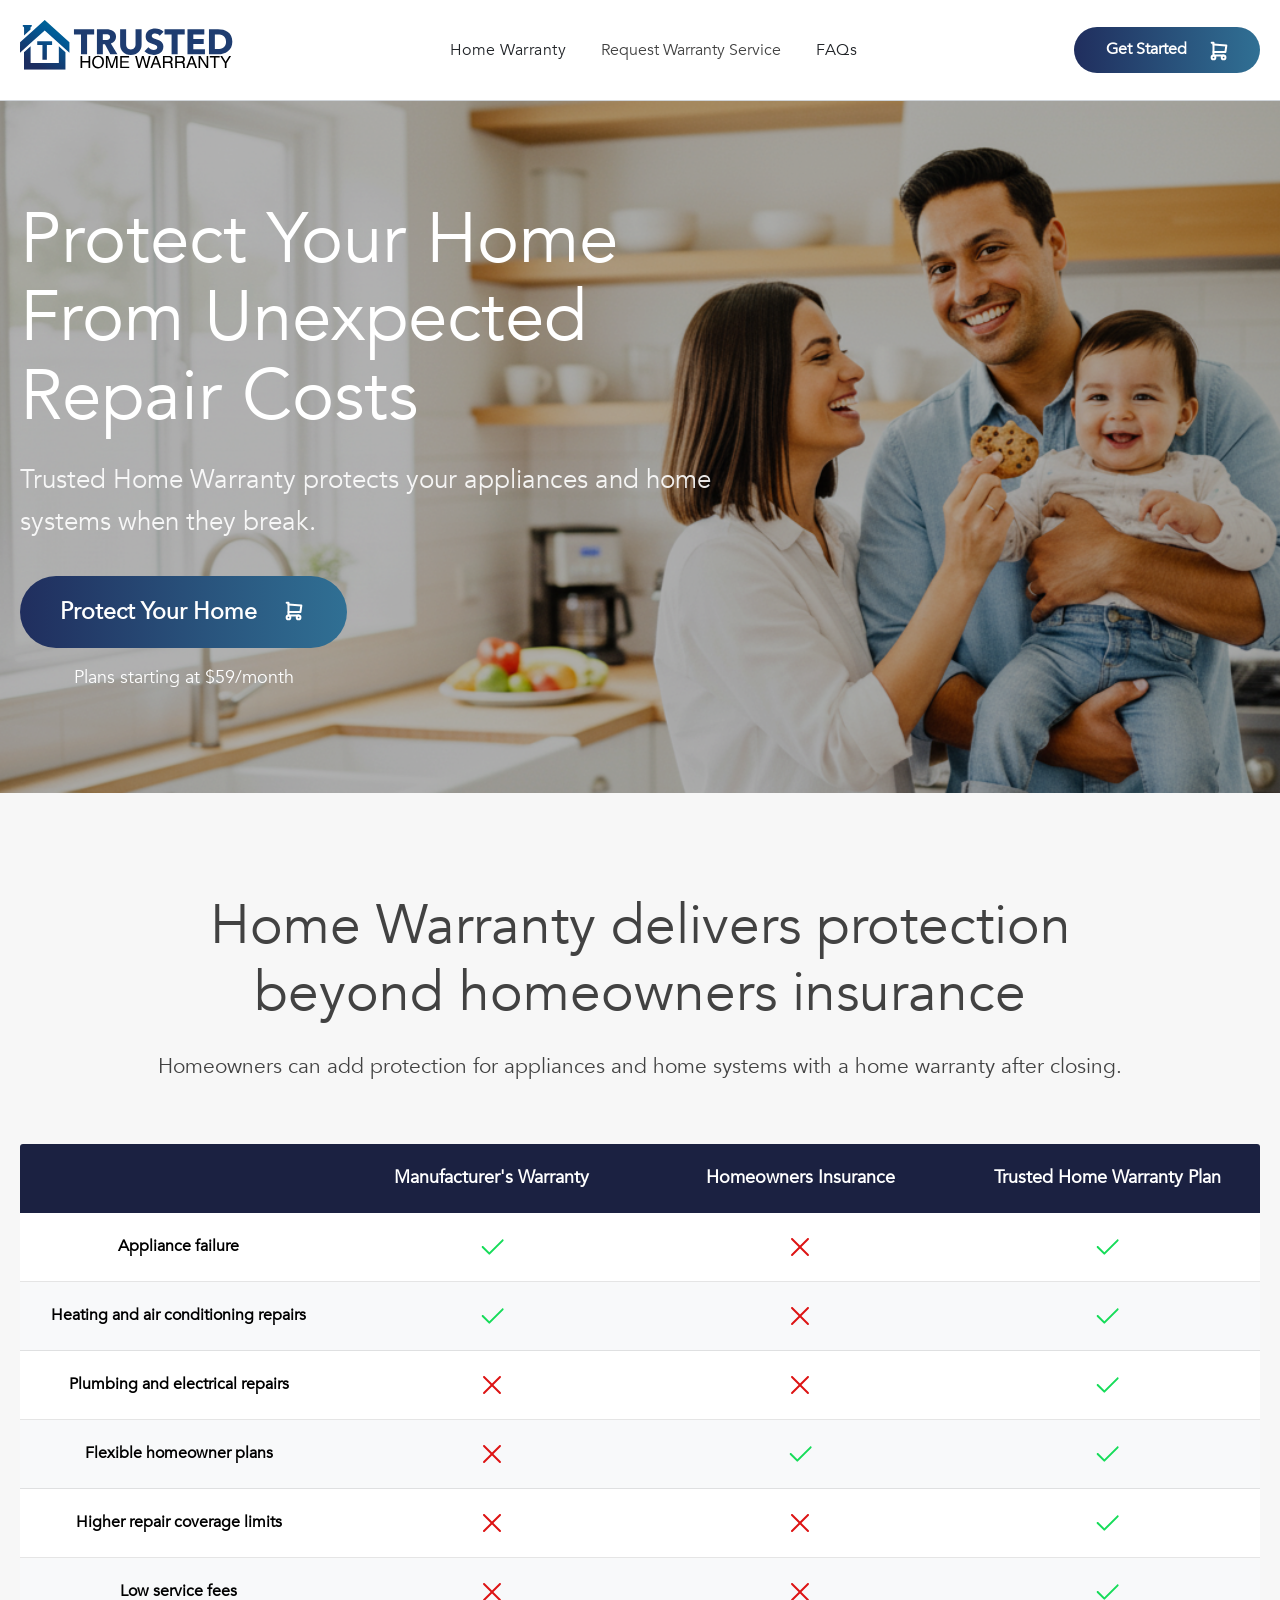
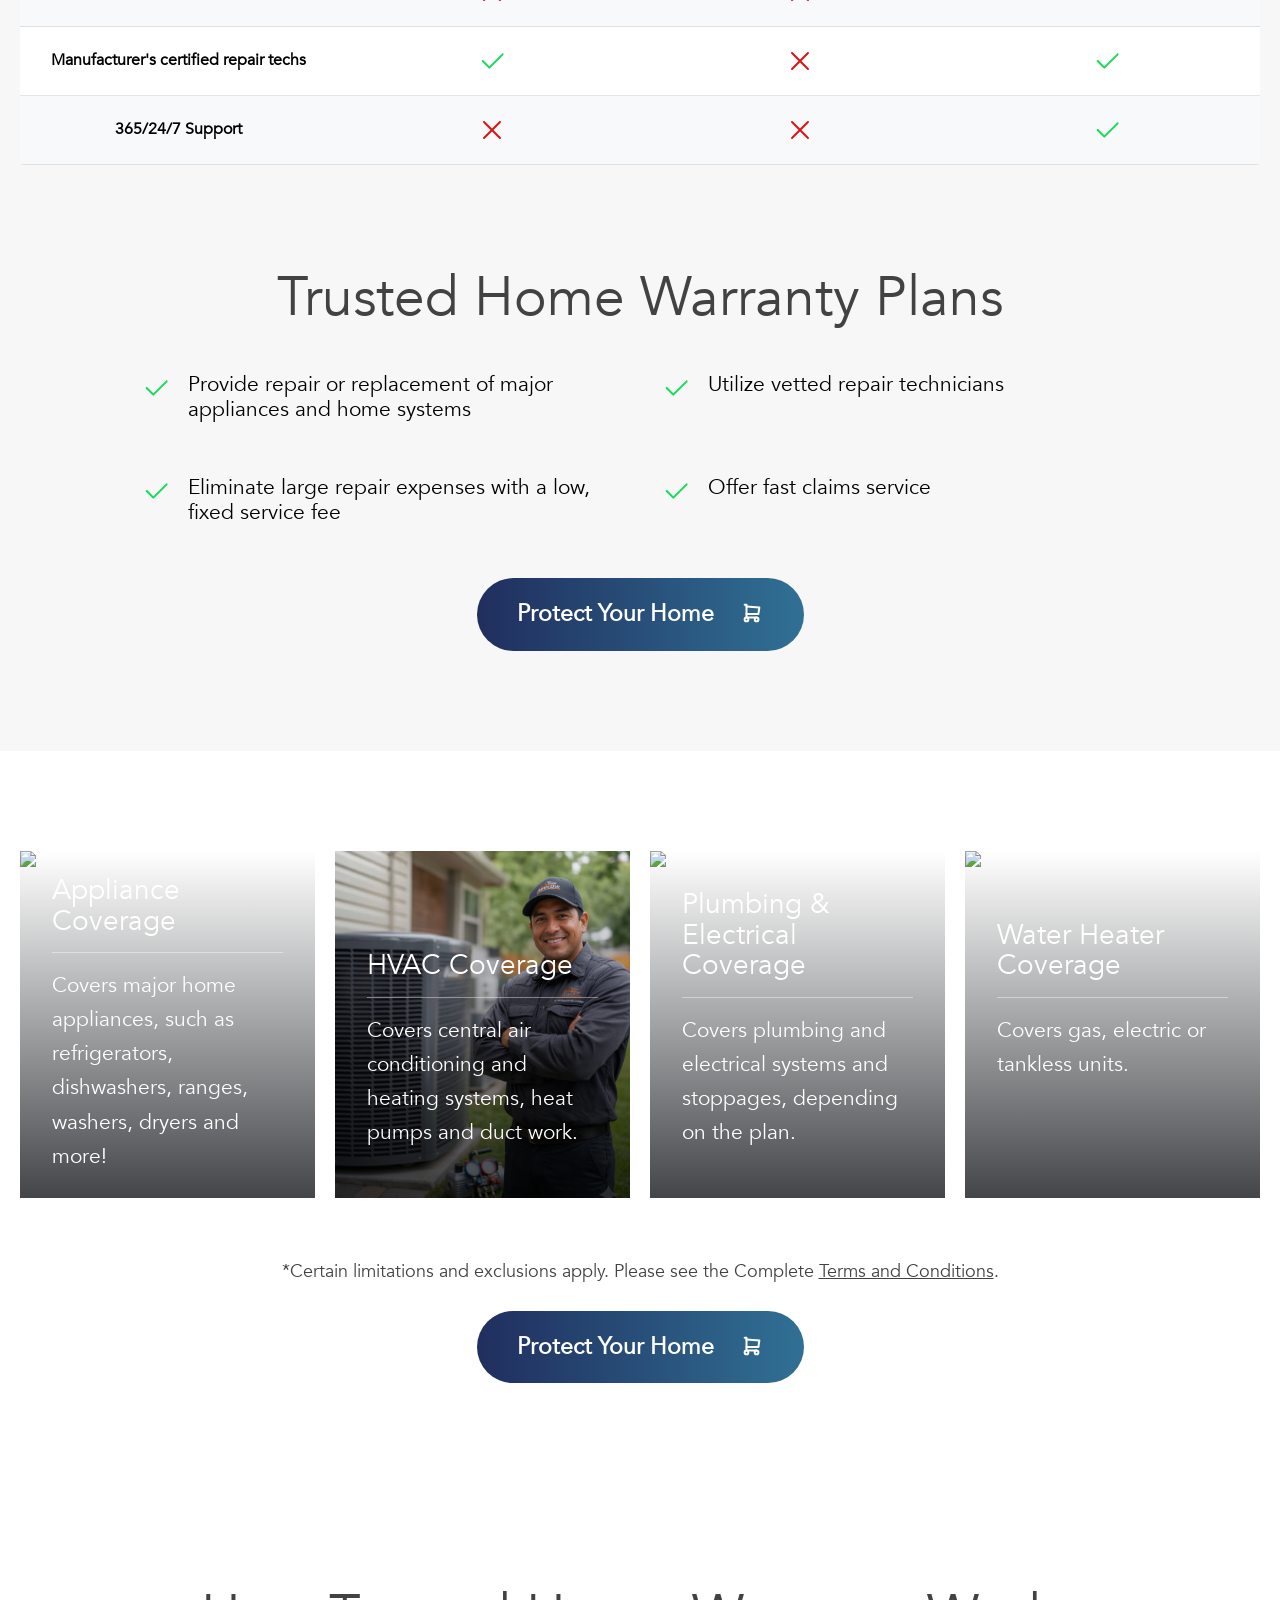
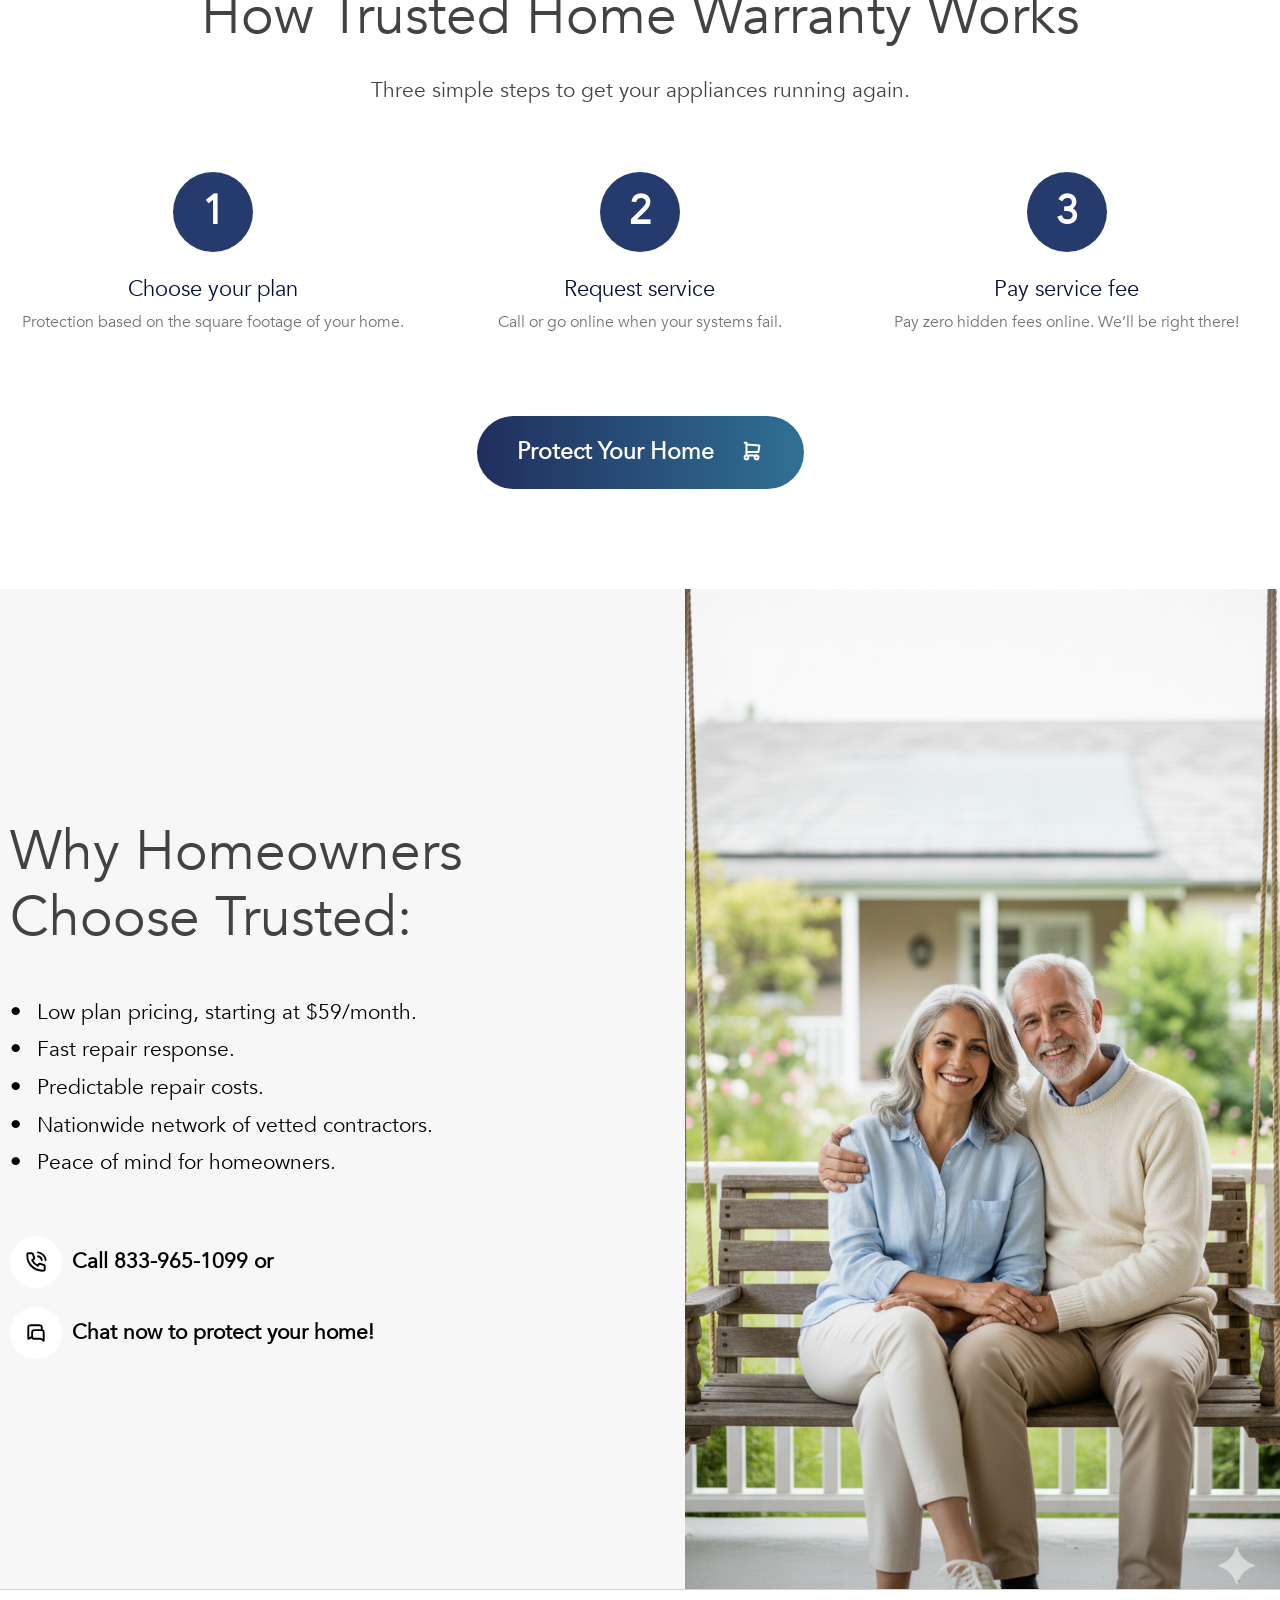
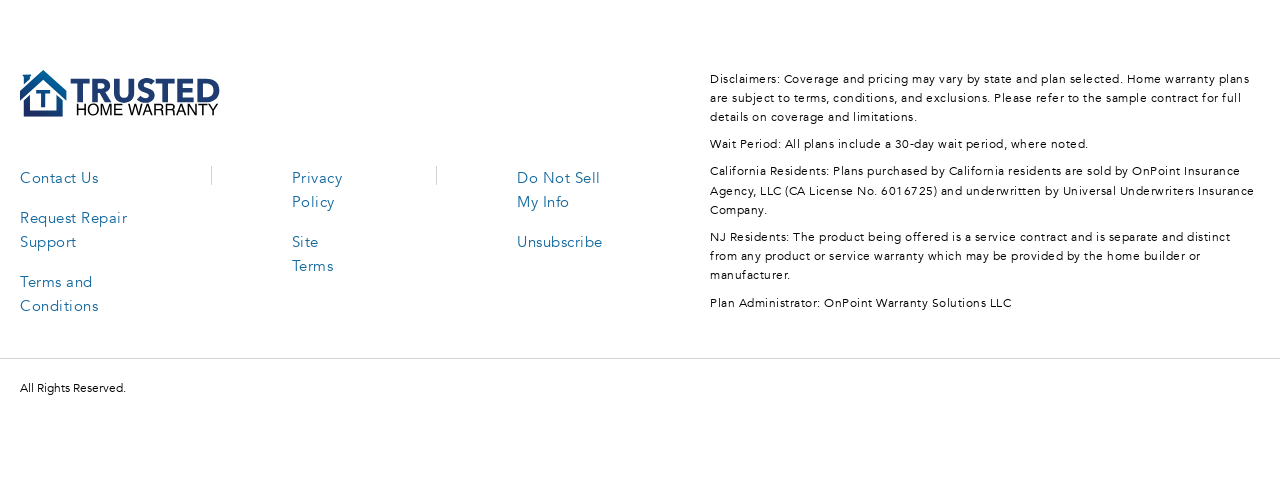
==== index.html @ 40c3ae95 "Agency Production Deployment: Onpoint v1.0.0" ====
<!DOCTYPE html>
<html lang="en">
<head>
    <meta charset="UTF-8">
    <meta name="viewport" content="width=device-width, initial-scale=1.0">
    <title>Onpoint Magento - Trusted Home Warranty (High Fidelity)</title>
    <link rel="stylesheet" href="style.css">
</head>
<body>

    <!-- 01 - NAVIGATION -->
    <nav class="c-nav">
      <div class="c-nav__container container">
        <div class="c-nav__logo">
          <a href="/">
            <img src="assets/images/logo.svg" alt="Trusted Home Warranty" height="50">
          </a>
        </div>
        <ul class="c-nav__menu">
          <li class="c-nav__item"><a href="#" class="c-nav__link">Home warranty</a></li>
          <li class="c-nav__item"><a href="#" class="c-nav__item-link" style="text-decoration: none; color: inherit; font-size: 16px; font-weight: 400;">Request Warranty Service</a></li>
          <li class="c-nav__item"><a href="#" class="c-nav__link">FAQs</a></li>
        </ul>
        <div class="c-nav__actions">
          <a href="#" class="c-btn c-btn--brand" style="padding: 10px 32px; font-size: 16px; gap: 10px;">
            <span class="label">Get Started</span>
            <span class="icon" style="width: 20px; height: 20px;">
              <img src="assets/images/lshopping-cart.svg" alt="Cart">
            </span>
          </a>
        </div>
      </div>
    </nav>

    <!-- 02 - HERO -->
    <section class="c-hero">
      <div class="c-hero__bg">
        <img src="assets/img/hero.png" alt="Protect Your Home">
      </div>
      <div class="c-hero__overlay"></div>
      <div class="c-hero__container container">
        <div class="c-hero__content">
          <h1 class="c-hero__title">Protect Your Home From Unexpected Repair Costs</h1>
          <p class="c-hero__subtitle">Trusted Home Warranty protects your appliances and home systems when they break.</p>
          <div class="c-hero__actions" style="display: flex; flex-direction: column; align-items: center; width: fit-content;">
            <a href="#" class="c-btn c-btn--brand" style="gap: 15px; min-width: 320px;">
              <span class="label">Protect Your Home</span>
              <span class="icon" style="width: 24px; height: 24px;">
                <img src="assets/images/lshopping-cart.svg" alt="Cart">
              </span>
            </a>
            <span class="c-hero__meta">Plans starting at $59/month</span>
          </div>
        </div>
        <div class="c-hero__side"></div>
      </div>
    </section>

    <!-- 03 - INTRO & TABLE -->
    <section class="c-section c-section--gray">
      <div class="container u-text-center">
        <h2 class="c-section__title">Home Warranty delivers protection <br> beyond homeowners insurance</h2>
        <p class="c-section__sub">Homeowners can add protection for appliances and home systems with a home warranty after closing.</p>
        
        <div class="c-table-wrapper" style="margin-top: 60px;">
          <table class="c-table">
            <thead class="c-table__head">
              <tr style="height: 51px;">
                <th class="c-table__th" style="background: #1b2141; padding-left: 20px; width: 332px;">&nbsp;</th>
                <th class="c-table__th" style="background: #1b2141; text-align: center; width: 322px;">Manufacturer's Warranty</th>
                <th class="c-table__th" style="background: #1b2141; text-align: center; width: 322px;">Homeowners Insurance</th>
                <th class="c-table__th" style="background: #1b2141; text-align: center; width: 322px;">Trusted Home Warranty Plan</th>
              </tr>
            </thead>
            <tbody>
              <!-- ROW 1 -->
              <tr class="c-table__row">
                <td class="c-table__td c-table__label">Appliance failure</td>
                <td class="c-table__td"><div class="icon"><img src="assets/images/lcheck.svg" alt="Check"></div></td>
                <td class="c-table__td"><div class="icon"><img src="assets/images/x.svg" alt="X"></div></td>
                <td class="c-table__td"><div class="icon"><img src="assets/images/lcheck.svg" alt="Check"></div></td>
              </tr>
              <!-- ROW 2 -->
              <tr class="c-table__row c-table__row--alt">
                <td class="c-table__td c-table__label">Heating and air conditioning repairs</td>
                <td class="c-table__td"><div class="icon"><img src="assets/images/lcheck.svg" alt="Check"></div></td>
                <td class="c-table__td"><div class="icon"><img src="assets/images/x.svg" alt="X"></div></td>
                <td class="c-table__td"><div class="icon"><img src="assets/images/lcheck.svg" alt="Check"></div></td>
              </tr>
              <!-- ROW 3 -->
              <tr class="c-table__row">
                <td class="c-table__td c-table__label">Plumbing and electrical repairs</td>
                <td class="c-table__td"><div class="icon"><img src="assets/images/x.svg" alt="X"></div></td>
                <td class="c-table__td"><div class="icon"><img src="assets/images/x.svg" alt="X"></div></td>
                <td class="c-table__td"><div class="icon"><img src="assets/images/lcheck.svg" alt="Check"></div></td>
              </tr>
              <!-- ROW 4 -->
              <tr class="c-table__row c-table__row--alt">
                <td class="c-table__td c-table__label">Flexible homeowner plans</td>
                <td class="c-table__td"><div class="icon"><img src="assets/images/x.svg" alt="X"></div></td>
                <td class="c-table__td"><div class="icon"><img src="assets/images/lcheck.svg" alt="Check"></div></td>
                <td class="c-table__td"><div class="icon"><img src="assets/images/lcheck.svg" alt="Check"></div></td>
              </tr>
              <!-- ROW 5 -->
              <tr class="c-table__row">
                <td class="c-table__td c-table__label">Higher repair coverage limits</td>
                <td class="c-table__td"><div class="icon"><img src="assets/images/x.svg" alt="X"></div></td>
                <td class="c-table__td"><div class="icon"><img src="assets/images/x.svg" alt="X"></div></td>
                <td class="c-table__td"><div class="icon"><img src="assets/images/lcheck.svg" alt="Check"></div></td>
              </tr>
              <!-- ROW 6 -->
              <tr class="c-table__row c-table__row--alt">
                <td class="c-table__td c-table__label">Low service fees</td>
                <td class="c-table__td"><div class="icon"><img src="assets/images/x.svg" alt="X"></div></td>
                <td class="c-table__td"><div class="icon"><img src="assets/images/x.svg" alt="X"></div></td>
                <td class="c-table__td"><div class="icon"><img src="assets/images/lcheck.svg" alt="Check"></div></td>
              </tr>
              <!-- ROW 7 -->
              <tr class="c-table__row">
                <td class="c-table__td c-table__label">Manufacturer's certified repair techs</td>
                <td class="c-table__td"><div class="icon"><img src="assets/images/lcheck.svg" alt="Check"></div></td>
                <td class="c-table__td"><div class="icon"><img src="assets/images/x.svg" alt="X"></div></td>
                <td class="c-table__td"><div class="icon"><img src="assets/images/lcheck.svg" alt="Check"></div></td>
              </tr>
              <!-- ROW 8 -->
              <tr class="c-table__row c-table__row--alt">
                <td class="c-table__td c-table__label">365/24/7 Support</td>
                <td class="c-table__td"><div class="icon"><img src="assets/images/x.svg" alt="X"></div></td>
                <td class="c-table__td"><div class="icon"><img src="assets/images/x.svg" alt="X"></div></td>
                <td class="c-table__td"><div class="icon"><img src="assets/images/lcheck.svg" alt="Check"></div></td>
              </tr>
            </tbody>
          </table>
        </div>
      </div>
    </section>

    <!-- INTRO LIST SECTION -->
    <section class="c-section c-section--gray" style="padding-top: 0;">
      <div class="container u-text-center">
        <h2 class="c-section__title">Trusted Home Warranty Plans</h2>
        <div style="display: grid; grid-template-columns: 1fr 1fr; gap: 40px; text-align: left; max-width: 1000px; margin: 40px auto;">
            <div class="o-bottom-cta__bullet">
                <div class="c-icon c-icon--32"><img src="assets/images/lcheck.svg" alt="Check"></div>
                Provide repair or replacement of major appliances and home systems
            </div>
            <div class="o-bottom-cta__bullet">
                <div class="c-icon c-icon--32"><img src="assets/images/lcheck.svg" alt="Check"></div>
                Utilize vetted repair technicians
            </div>
            <div class="o-bottom-cta__bullet">
                <div class="c-icon c-icon--32"><img src="assets/images/lcheck.svg" alt="Check"></div>
                Eliminate large repair expenses with a low, fixed service fee
            </div>
            <div class="o-bottom-cta__bullet">
                <div class="c-icon c-icon--32"><img src="assets/images/lcheck.svg" alt="Check"></div>
                Offer fast claims service
            </div>
        </div>
        <a href="#" class="c-btn c-btn--brand" style="gap: 15px;">
            <span class="label">Protect Your Home</span>
            <span class="icon" style="width: 24px; height: 24px;"><img src="assets/images/lshopping-cart.svg" alt="Cart"></span>
        </a>
      </div>
    </section>

    <!-- 04 - FEATURES GRID (SPECIFIC WIDTH 1600PX) -->
    <section class="c-section">
      <div class="container container--1600">
        <div class="c-features">
          <article class="c-feature-card">
            <img src="assets/img/feature1.png" class="c-feature-card__bg" alt="Appliance">
            <div class="c-feature-card__overlay"></div>
            <div class="c-feature-card__content">
              <h3 class="c-feature-card__title">Appliance Coverage</h3>
              <div class="c-feature-card__divider"></div>
              <p class="c-feature-card__desc">Covers major home appliances, such as refrigerators, dishwashers, ranges, washers, dryers and more!</p>
            </div>
          </article>
          <article class="c-feature-card">
            <img src="assets/img/feature2.png" class="c-feature-card__bg" alt="HVAC">
            <div class="c-feature-card__overlay"></div>
            <div class="c-feature-card__content">
              <h3 class="c-feature-card__title">HVAC Coverage</h3>
              <div class="c-feature-card__divider"></div>
              <p class="c-feature-card__desc">Covers central air conditioning and heating systems, heat pumps and duct work.</p>
            </div>
          </article>
          <article class="c-feature-card">
            <img src="assets/img/feature3.png" class="c-feature-card__bg" alt="Plumbing">
            <div class="c-feature-card__overlay"></div>
            <div class="c-feature-card__content">
              <h3 class="c-feature-card__title">Plumbing & Electrical Coverage</h3>
              <div class="c-feature-card__divider"></div>
              <p class="c-feature-card__desc">Covers plumbing and electrical systems and stoppages, depending on the plan.</p>
            </div>
          </article>
          <article class="c-feature-card">
            <img src="assets/img/feature4.png" class="c-feature-card__bg" alt="Water Heater">
            <div class="c-feature-card__overlay"></div>
            <div class="c-feature-card__content">
              <h3 class="c-feature-card__title">Water Heater Coverage</h3>
              <div class="c-feature-card__divider"></div>
              <p class="c-feature-card__desc">Covers gas, electric or tankless units.</p>
            </div>
          </article>
        </div>
        <div class="u-text-center" style="margin-top: 60px;">
            <p style="font-size: 18px; margin-bottom: 24px; color: #424242;">*Certain limitations and exclusions apply. Please see the Complete <a href="#" style="text-decoration: underline; color: inherit;">Terms and Conditions</a>.</p>
            <a href="#" class="c-btn c-btn--brand" style="gap: 15px;">
                <span class="label">Protect Your Home</span>
                <span class="icon" style="width: 24px; height: 24px;"><img src="assets/images/lshopping-cart.svg" alt="Cart"></span>
            </a>
        </div>
      </div>
    </section>

    <!-- 05 - HOW IT WORKS -->
    <section class="c-section">
      <div class="container u-text-center">
        <h2 class="c-section__title">How Trusted Home Warranty Works</h2>
        <p class="c-section__sub" style="margin-bottom: 64px;">Three simple steps to get your appliances running again.</p>
        
        <div class="c-steps">
          <div class="c-step">
            <div class="c-step__number">1</div>
            <h3 class="c-step__title">Choose your plan</h3>
            <p class="c-step__desc">Protection based on the square footage of your home.</p>
          </div>
          <div class="c-step">
            <div class="c-step__number">2</div>
            <h3 class="c-step__title">Request service</h3>
            <p class="c-step__desc">Call or go online when your systems fail.</p>
          </div>
          <div class="c-step">
            <div class="c-step__number">3</div>
            <h3 class="c-step__title">Pay service fee</h3>
            <p class="c-step__desc">Pay zero hidden fees online. We’ll be right there!</p>
          </div>
        </div>
        
        <div style="margin-top: 80px;">
            <a href="#" class="c-btn c-btn--brand" style="gap: 15px;">
                <span class="label">Protect Your Home</span>
                <span class="icon" style="width: 24px; height: 24px;"><img src="assets/images/lshopping-cart.svg" alt="Cart"></span>
            </a>
        </div>
      </div>
    </section>

    <!-- 06 - BOTTOM CTA -->
    <section class="o-bottom-cta">
        <div class="o-bottom-cta__content">
            <div style="display: flex; flex-direction: column; gap: 48px;">
                <div style="display: flex; flex-direction: column; gap: 24px;">
                    <h2 class="o-bottom-cta__title">Why Homeowners Choose Trusted:</h2>
                    <ul style="list-style: none;">
                        <li class="o-bottom-cta__bullet o-bottom-cta__bullet--dot">Low plan pricing, starting at $59/month.</li>
                        <li class="o-bottom-cta__bullet o-bottom-cta__bullet--dot">Fast repair response.</li>
                        <li class="o-bottom-cta__bullet o-bottom-cta__bullet--dot">Predictable repair costs.</li>
                        <li class="o-bottom-cta__bullet o-bottom-cta__bullet--dot">Nationwide network of vetted contractors.</li>
                        <li class="o-bottom-cta__bullet o-bottom-cta__bullet--dot">Peace of mind for homeowners.</li>
                    </ul>
                </div>
                
                <div style="display: flex; flex-direction: column; gap: 19px;">
                    <div style="display: flex; align-items: center; gap: 10px;">
                        <div class="c-icon c-icon--52" style="background: white; border-radius: 50%; padding: 8px;">
                            <img src="assets/images/call-icon.svg" alt="Call">
                        </div>
                        <p class="o-bottom-cta__contact-text">Call 833-965-1099 or</p>
                    </div>
                    <div style="display: flex; align-items: center; gap: 10px;">
                        <div class="c-icon c-icon--52" style="background: white; border-radius: 50%; padding: 8px;">
                            <img src="assets/images/chat-icon.svg" alt="Chat">
                        </div>
                        <p class="o-bottom-cta__contact-text">Chat now to protect your home!</p>
                    </div>
                </div>
            </div>
        </div>
        <div class="o-bottom-cta__image">
            <img src="assets/img/bottom_cta.png" alt="Happy Homeowners">
        </div>
    </section>

    <!-- 07 - FOOTER -->
    <footer class="c-footer">
      <div class="container" style="display: flex; justify-content: space-between; gap: 100px;">
        <div style="flex: 1; display: flex; flex-direction: column; gap: 40px;">
          <div class="c-footer__logo">
            <img src="assets/images/logo.svg" alt="Trusted Home Warranty">
          </div>
          <div style="display: flex; gap: 80px; align-items: flex-start;">
            <div style="display: flex; flex-direction: column; gap: 16px;">
              <a href="#" class="c-footer__link">Contact Us</a>
              <a href="#" class="c-footer__link">Request Repair Support</a>
              <a href="#" class="c-footer__link">Terms and Conditions</a>
            </div>
            <div class="c-footer__separator"></div>
            <div style="display: flex; flex-direction: column; gap: 16px;">
              <a href="#" class="c-footer__link">Privacy Policy</a>
              <a href="#" class="c-footer__link">Site Terms</a>
            </div>
            <div class="c-footer__separator"></div>
            <div style="display: flex; flex-direction: column; gap: 16px;">
              <a href="#" class="c-footer__link">Do Not Sell My Info</a>
              <a href="#" class="c-footer__link">Unsubscribe</a>
            </div>
          </div>
        </div>

        <div style="width: 550px; font-size: 12px; line-height: 1.6; color: #000; letter-spacing: 0.5px;">
          <p style="margin-bottom: 8px;">Disclaimers: Coverage and pricing may vary by state and plan selected. Home warranty plans are subject to terms, conditions, and exclusions. Please refer to the sample contract for full details on coverage and limitations.</p>
          <p style="margin-bottom: 8px;">Wait Period: All plans include a 30-day wait period, where noted.</p>
          <p style="margin-bottom: 8px;">California Residents: Plans purchased by California residents are sold by OnPoint Insurance Agency, LLC (CA License No. 6016725) and underwritten by Universal Underwriters Insurance Company.</p>
          <p style="margin-bottom: 8px;">NJ Residents: The product being offered is a service contract and is separate and distinct from any product or service warranty which may be provided by the home builder or manufacturer.</p>
          <p>Plan Administrator: OnPoint Warranty Solutions LLC</p>
        </div>
      </div>
      
      <div class="container" style="margin-top: 40px; border-top: 1px solid #cfd4d9; padding-top: 20px;">
        <p style="font-size: 12px;">All Rights Reserved.</p>
      </div>
    </footer>

</body>
</html>
---- style.css ----
@font-face {
    font-family: 'Avenir';
    src: url('assets/fonts/Avenir.ttc');
    font-weight: normal;
    font-style: normal;
}

:root {
    /* Brand Colors */
    --color-brand-primary: #1b2141;
    --color-brand-secondary: #222529;
    --color-gray-light: #f7f7f7;
    --color-white: #ffffff;
    --color-text-main: #424242;
    --color-text-sub: #353a3f;
    --gradient-brand: linear-gradient(-90deg, #307094 0%, #202E5E 100%);
    --gradient-overlay: linear-gradient(90deg, rgba(0, 0, 0, 0.2) 0%, rgba(0, 0, 0, 0.2) 100%);

    /* Layout */
    --container-width: 1300px;
    --footer-container-width: 1660px;
    --features-container-width: 1600px;
    --font-main: 'Avenir', sans-serif;

    /* FLUID TYPOGRAPHY SYSTEM (ADJUSTED MAX LIMITS) */
    --fluid-scale-308: 3.08vw;
    --fluid-scale-154: 1.54vw;

    --font-size-h1: clamp(3rem, var(--fluid-scale-308) + 2rem, 85px);
    --font-size-h2: clamp(2rem, var(--fluid-scale-308) + 1rem, 57px);
    --font-size-h3: clamp(1.5rem, var(--fluid-scale-154) + 0.5rem, 32px);
    --font-size-body-large: clamp(1.125rem, var(--fluid-scale-154) + 0.1rem, 22px);
    --font-size-body: 18px;
    --font-size-cta: 23px;
    --font-size-ui-sm: 12px;
}

* {
    margin: 0;
    padding: 0;
    box-sizing: border-box;
    -webkit-font-smoothing: antialiased;
}

body {
    font-family: var(--font-main);
    color: var(--color-text-main);
    line-height: 1.6;
    background-color: var(--color-white);
    font-size: var(--font-size-body);
}

.container {
    max-width: var(--container-width);
    margin: 0 auto;
    padding: 0 20px;
    width: 100%;
}

.container--1600 {
    max-width: var(--features-container-width) !important;
}

.u-text-center {
    text-align: center;
}

h1 {
    font-size: var(--font-size-h1);
    font-family: var(--font-main);
    color: var(--color-brand-secondary);
    line-height: 1.1;
    font-weight: 500;
}

h2 {
    font-size: var(--font-size-h2);
    font-family: var(--font-main);
    color: var(--color-brand-secondary);
    line-height: 1.2;
    font-weight: 500;
}

h3 {
    font-size: var(--font-size-h3);
    font-family: var(--font-main);
    color: var(--color-brand-secondary);
    line-height: 1.2;
    font-weight: 500;
}

/* BUTTONS */
.c-btn {
    display: inline-flex;
    align-items: center;
    justify-content: center;
    padding: 18px 40px;
    border-radius: 1000px;
    text-decoration: none;
    font-weight: 700;
    font-size: var(--font-size-cta);
    transition: transform 0.2s ease, opacity 0.2s ease;
    cursor: pointer;
    border: none;
    font-family: 'Avenir', sans-serif;
}

.c-btn--brand {
    background: var(--gradient-brand);
    color: white;
    position: relative;
    overflow: hidden;
}

.c-btn--brand::before {
    content: '';
    position: absolute;
    inset: 0;
    background: var(--gradient-overlay);
    opacity: 0;
    transition: opacity 0.2s ease;
}

.c-btn--brand:hover::before {
    opacity: 1;
}

.c-btn .icon {
    margin-left: 11px;
    line-height: 1;
}

/* SECTIONS */
.c-section {
    padding: 100px 0;
}

.c-section--gray {
    background: var(--color-gray-light);
}

.c-section__title {
    margin-bottom: 24px;
    color: #424242;
}

.c-section__sub {
    font-size: var(--font-size-body-large);
    max-width: 1100px;
    margin: 0 auto 48px;
    color: #424242;
}

/* FEATURES GRID */
.c-features {
    display: grid;
    grid-template-columns: repeat(4, 1fr);
    gap: 20px;
}

.c-feature-card {
    position: relative;
    aspect-ratio: 0.85;
    overflow: hidden;
    color: white;
    display: flex;
    flex-direction: column;
    justify-content: flex-end;
    padding: 32px 32px 24px 32px;
}

.c-feature-card__bg {
    position: absolute;
    inset: 0;
    width: 100%;
    height: 100%;
    object-fit: cover;
    z-index: -2;
}

.c-feature-card__overlay {
    position: absolute;
    inset: 0;
    background: linear-gradient(to top, rgba(34, 37, 41, 0.85), transparent);
    mix-blend-mode: multiply;
    z-index: -1;
}

.c-feature-card__content {
    display: flex;
    flex-direction: column;
    gap: 0;
}

/* Reduced gap as we use fixed heights */

.c-feature-card__title {
    color: white;
    font-size: var(--font-size-h3);
    font-weight: 500;
    line-height: 1.1;
    margin: 0;
    min-height: 72px;
    display: flex;
    align-items: flex-end;
    padding-bottom: 16px;
    /* Space to divider */
}

.c-feature-card__divider {
    height: 1px;
    background: rgba(255, 255, 255, 0.4);
    width: 100%;
    flex-shrink: 0;
}

.c-feature-card__desc {
    font-size: var(--font-size-body-large);
    opacity: 1;
    line-height: 1.6;
    padding-top: 16px;
    /* Space from divider */
    min-height: 176px;
    /* Exact height for 5 lines of 22px text at 1.6lh */
    display: flex;
    flex-direction: column;
    justify-content: flex-start;
}

/* ... REMAINING STYLES ... */
.c-nav {
    background: white;
    border-bottom: 1px solid #cfd4d9;
    padding: 20px 0;
    position: sticky;
    top: 0;
    z-index: 1000;
}

.c-nav__container {
    display: flex;
    justify-content: space-between;
    align-items: center;
}

.c-nav__menu {
    display: flex;
    list-style: none;
    gap: 35px;
}

.c-nav__link {
    text-decoration: none;
    color: var(--color-brand-secondary);
    font-size: 16px;
    letter-spacing: 0.5px;
    text-transform: capitalize;
}

.c-hero {
    position: relative;
    padding: 100px 0;
    min-height: 600px;
    display: flex;
    align-items: center;
    color: white;
    overflow: hidden;
}

.c-hero__bg {
    position: absolute;
    inset: 0;
    z-index: -2;
}

.c-hero__bg img {
    width: 100%;
    height: 100%;
    object-fit: cover;
}

.c-hero__overlay {
    position: absolute;
    inset: 0;
    background: rgba(0, 0, 0, 0.3);
    z-index: -1;
}

.c-hero__container {
    display: grid;
    grid-template-columns: 1.2fr 0.8fr;
    gap: 40px;
    align-items: center;
}

.c-hero__title {
    color: white;
    margin-bottom: 24px;
}

.c-hero__subtitle {
    font-size: 26px;
    margin-bottom: 32px;
    opacity: 0.9;
}

.c-hero__meta {
    display: block;
    margin-top: 16px;
    font-size: 18px;
    font-weight: 500;
    text-align: center;
    width: 320px;
    margin: 16px auto 0;
}

.c-table-wrapper {
    background: white;
    border-radius: 3px;
    overflow: hidden;
}

.c-table {
    width: 100%;
    border-collapse: collapse;
}

.c-table__th {
    background: var(--color-brand-primary);
    color: white;
    padding: 20px;
    text-align: left;
    font-size: 18px;
}

.c-table__td {
    padding: 18px 20px;
    border-bottom: 1px solid rgba(0, 0, 0, 0.1);
}

.c-table__row--alt {
    background: #f8f9fa;
}

.c-table__label {
    font-weight: 600;
    color: #000;
    font-size: 16px;
}

.c-table__td .icon {
    display: flex;
    justify-content: center;
    align-items: center;
    width: 32px;
    height: 32px;
    margin: 0 auto;
}

.c-table__td .icon img {
    width: 100%;
    height: 100%;
}

.c-steps {
    display: grid;
    grid-template-columns: repeat(3, 1fr);
    gap: 40px;
}

.c-step {
    text-align: center;
}

.c-step__number {
    width: 80px;
    height: 80px;
    background: #253b6d;
    color: white;
    border-radius: 50%;
    display: flex;
    align-items: center;
    justify-content: center;
    font-size: 40px;
    font-weight: 900;
    margin: 0 auto 24px;
}

.c-step__title {
    font-size: 22px;
    color: #040f3e;
    margin-bottom: 8px;
}

.c-step__desc {
    font-size: 16px;
    color: #353a3f;
    opacity: 0.7;
}

/* BOTTOM CTA & LISTS */
.o-bottom-cta {
    display: flex;
    height: 1000px;
    width: 100%;
    background-color: #f7f7f7;
}

.o-bottom-cta__content {
    flex: 1;
    display: flex;
    flex-direction: column;
    justify-content: center;
    padding-left: calc((100vw - var(--container-width)) / 2 + 20px);
    padding-right: 80px;
}

.o-bottom-cta__title {
    font-size: var(--font-size-h2);
    color: #424242;
    margin-bottom: 24px;
}

.o-bottom-cta__image {
    flex: 1;
}

.o-bottom-cta__image img {
    width: 100%;
    height: 100%;
    object-fit: cover;
}

.o-bottom-cta__bullet {
    display: flex;
    align-items: start;
    gap: 16px;
    font-size: var(--font-size-body-large);
    margin-bottom: 12px;
    color: #000000;
    line-height: 1.2;
}

.o-bottom-cta__bullet--dot::before {
    content: '•';
    font-weight: bold;
}

.o-bottom-cta__contact-text {
    font-size: var(--font-size-body-large);
    font-weight: 700;
    color: #010000;
}

.c-footer {
    background: #ffffff;
    padding: 80px 0;
    border-top: 1px solid #cfd4d9;
    color: black;
}

.c-footer .container {
    max-width: var(--footer-container-width);
}

.c-footer__logo img {
    width: 200px;
    height: auto;
}

.c-footer__link {
    color: #13689e;
    text-decoration: none;
    font-size: 15px;
    font-weight: 400;
    letter-spacing: 0.5px;
    display: block;
    line-height: 1.6;
}

.c-footer__separator {
    width: 1px;
    height: 19px;
    background-color: #cfd4d9;
}

.c-icon {
    display: flex;
    align-items: center;
    justify-content: center;
    flex-shrink: 0;
}

.c-icon--32 {
    width: 32px;
    height: 32px;
}

.c-icon--52 {
    width: 52px;
    height: 52px;
}

.c-icon img {
    width: 100%;
    height: 100%;
    object-fit: contain;
}
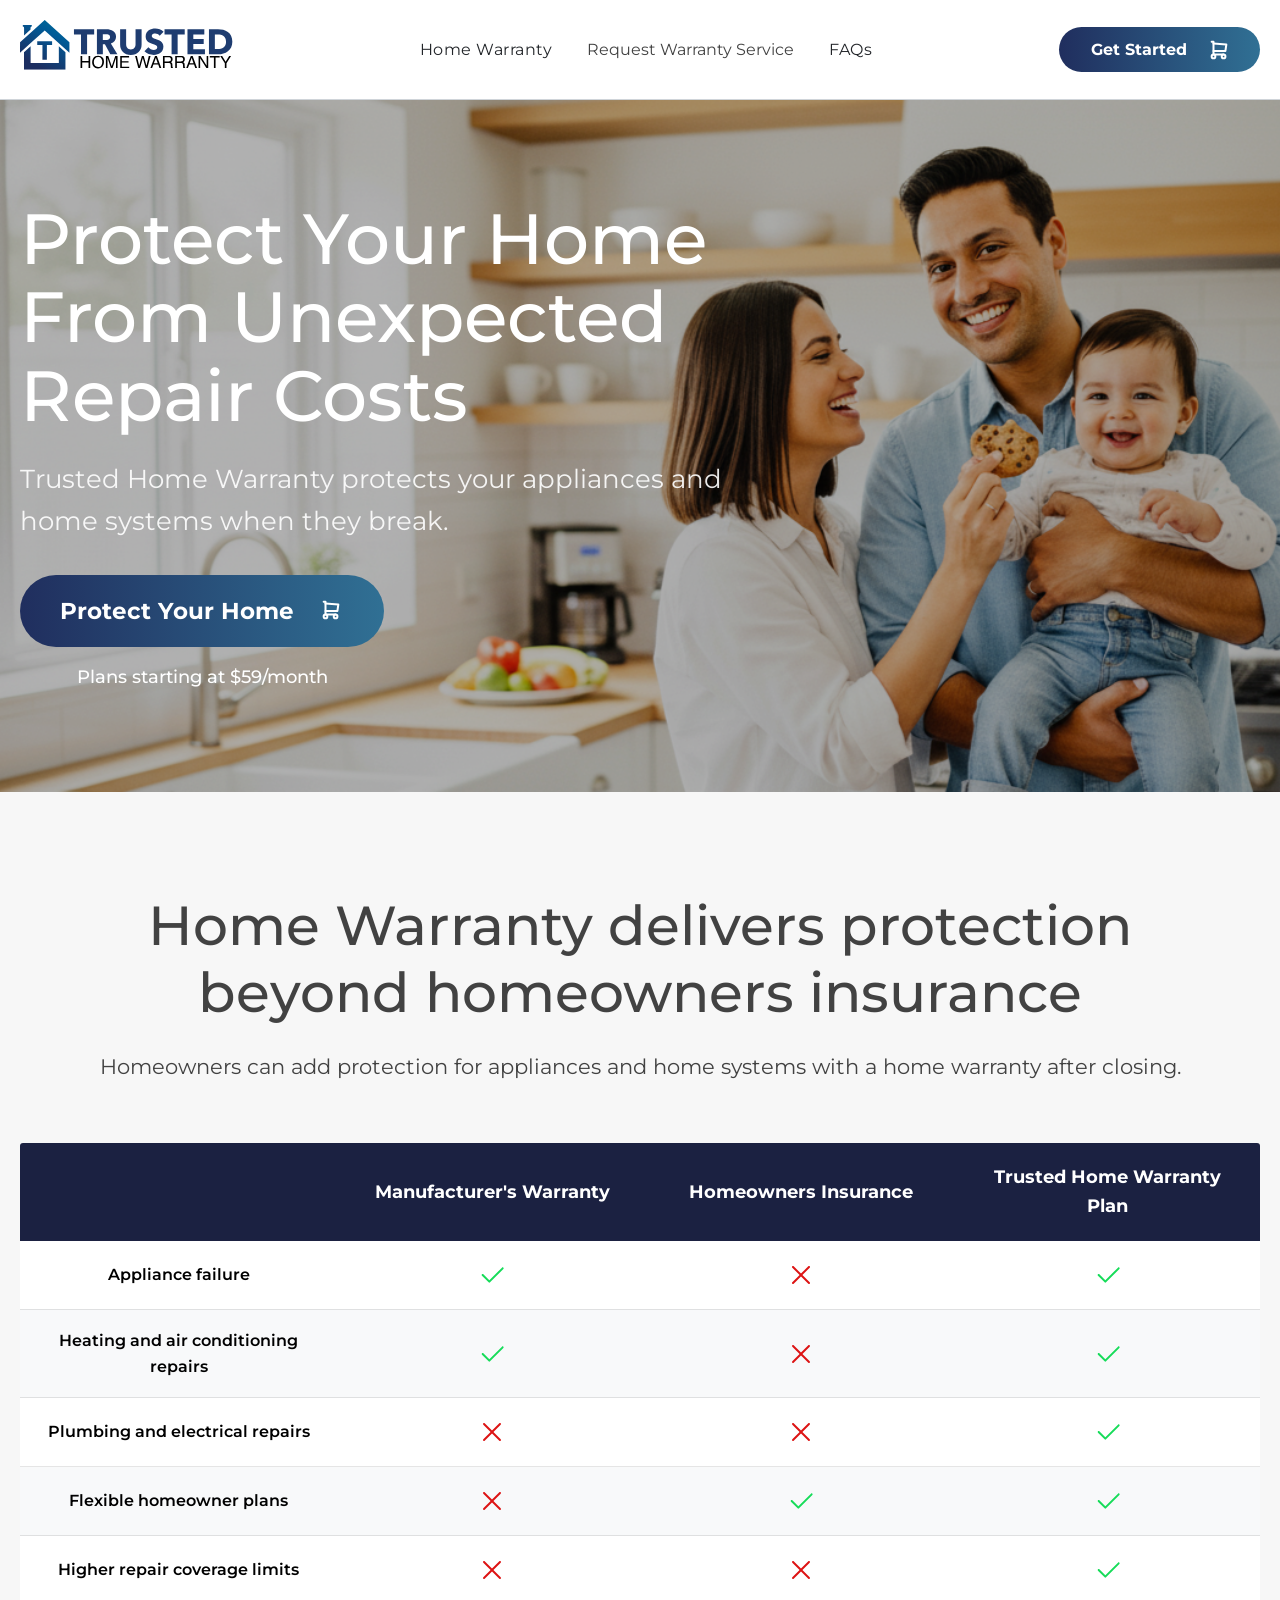
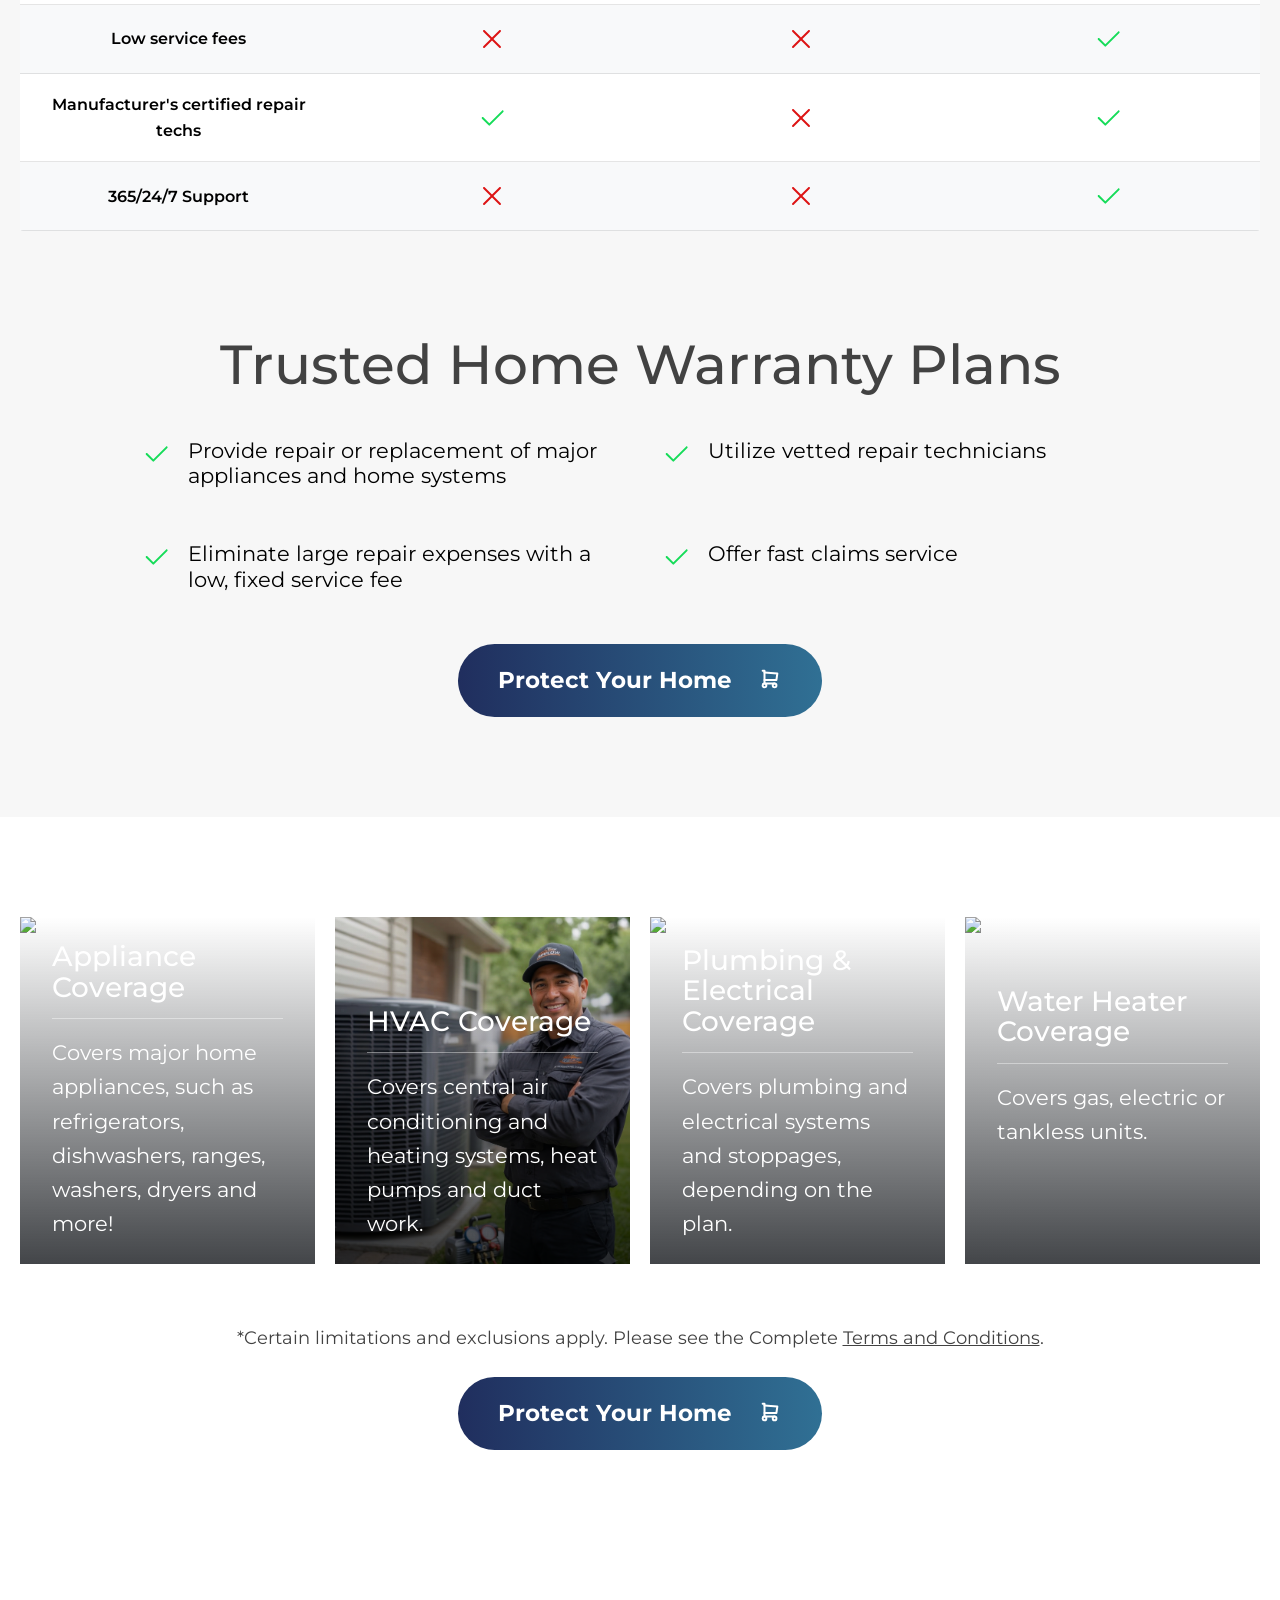
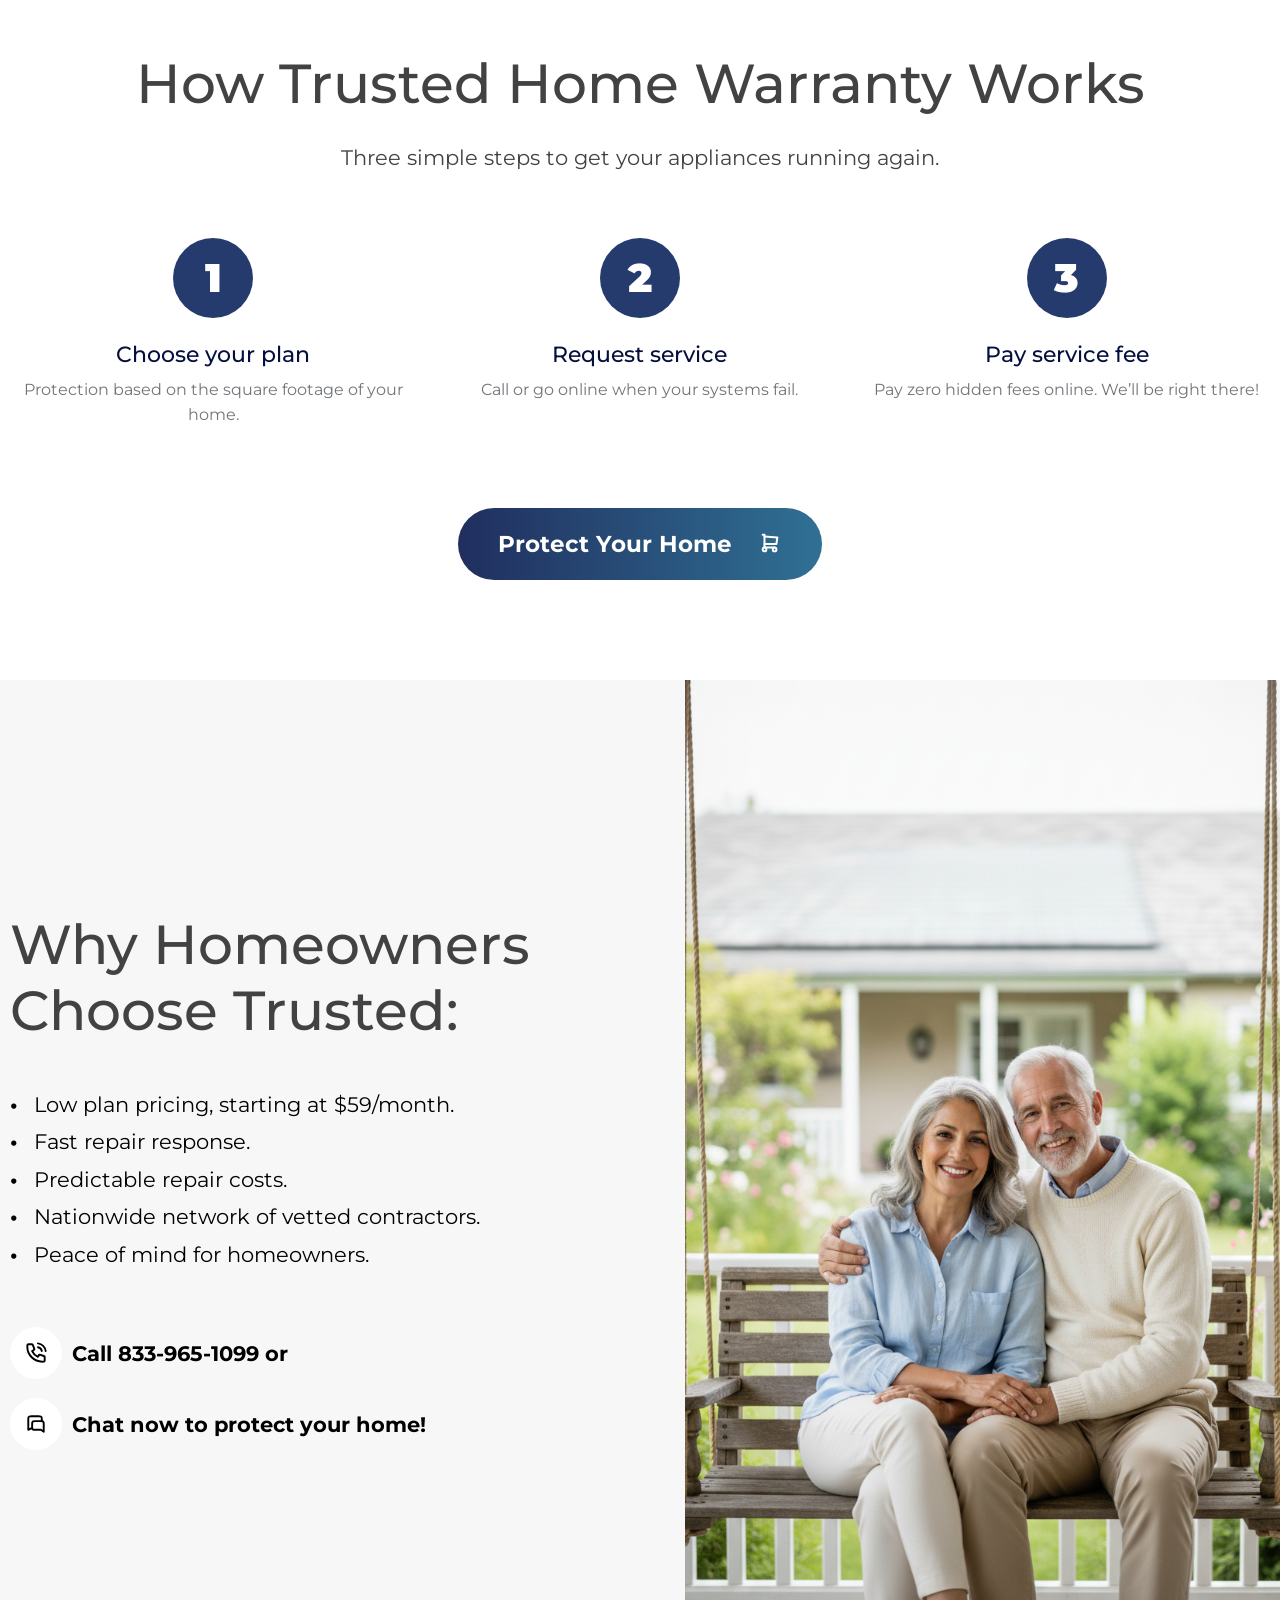
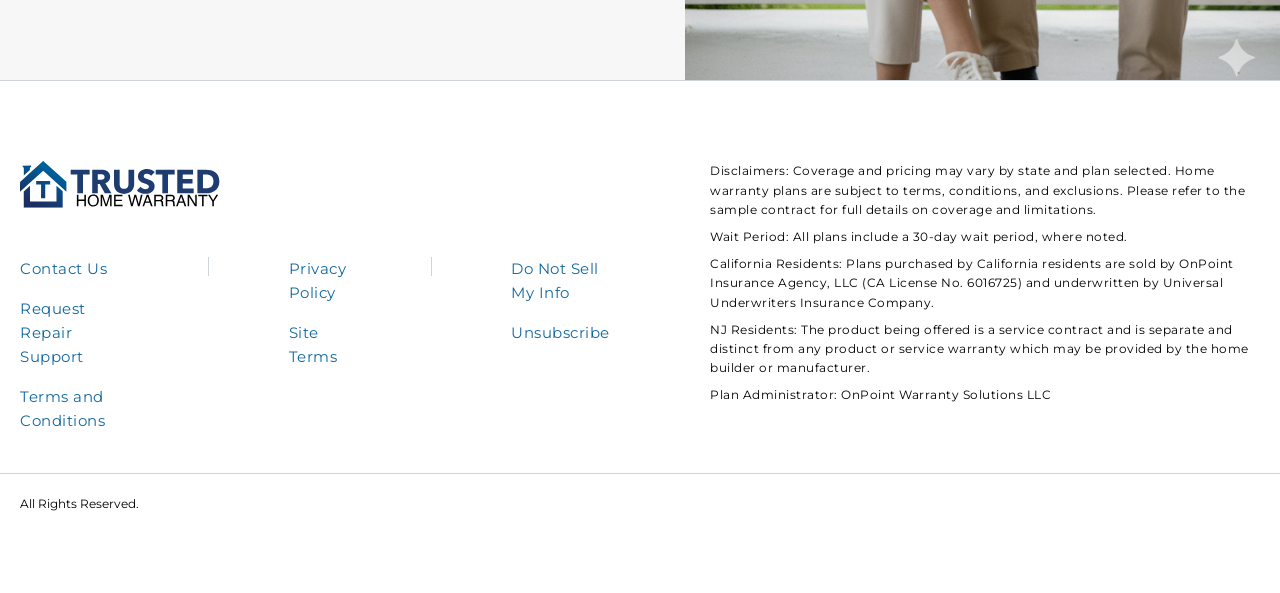
==== commit 86e9a07e: "Agency Update: Migrate to Montserrat Google Font" ====
--- a/index.html
+++ b/index.html
@@ -4,6 +4,9 @@
     <meta charset="UTF-8">
     <meta name="viewport" content="width=device-width, initial-scale=1.0">
     <title>Onpoint Magento - Trusted Home Warranty (High Fidelity)</title>
+    <link rel="preconnect" href="https://fonts.googleapis.com">
+    <link rel="preconnect" href="https://fonts.gstatic.com" crossorigin>
+    <link href="https://fonts.googleapis.com/css2?family=Montserrat:wght@400;500;600;700;800;900&display=swap" rel="stylesheet">
     <link rel="stylesheet" href="style.css">
 </head>
 <body>
--- a/style.css
+++ b/style.css
@@ -1,10 +1,3 @@
-@font-face {
-    font-family: 'Avenir';
-    src: url('assets/fonts/Avenir.ttc');
-    font-weight: normal;
-    font-style: normal;
-}
-
 :root {
     /* Brand Colors */
     --color-brand-primary: #1b2141;
@@ -20,7 +13,7 @@
     --container-width: 1300px;
     --footer-container-width: 1660px;
     --features-container-width: 1600px;
-    --font-main: 'Avenir', sans-serif;
+    --font-main: 'Montserrat', sans-serif;
 
     /* FLUID TYPOGRAPHY SYSTEM (ADJUSTED MAX LIMITS) */
     --fluid-scale-308: 3.08vw;
@@ -102,7 +95,7 @@
     transition: transform 0.2s ease, opacity 0.2s ease;
     cursor: pointer;
     border: none;
-    font-family: 'Avenir', sans-serif;
+    font-family: var(--font-main);
 }
 
 .c-btn--brand {
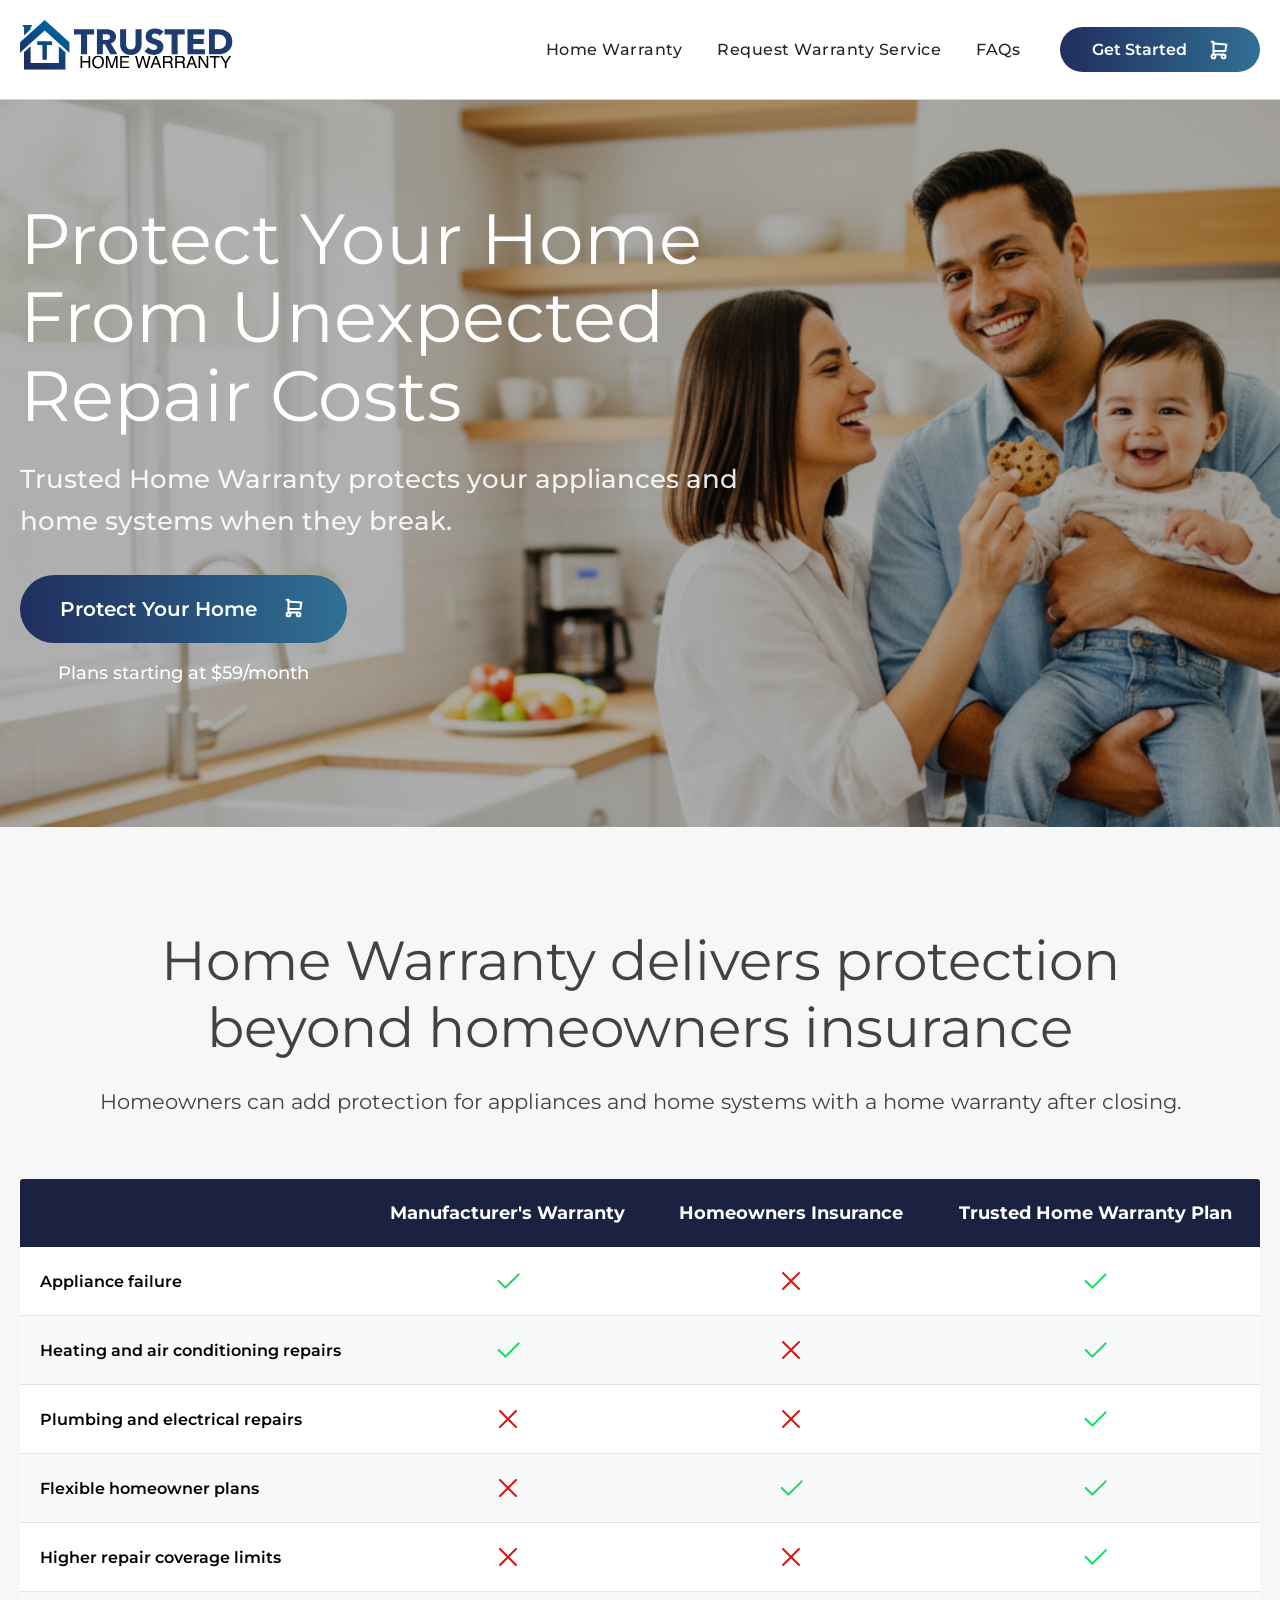
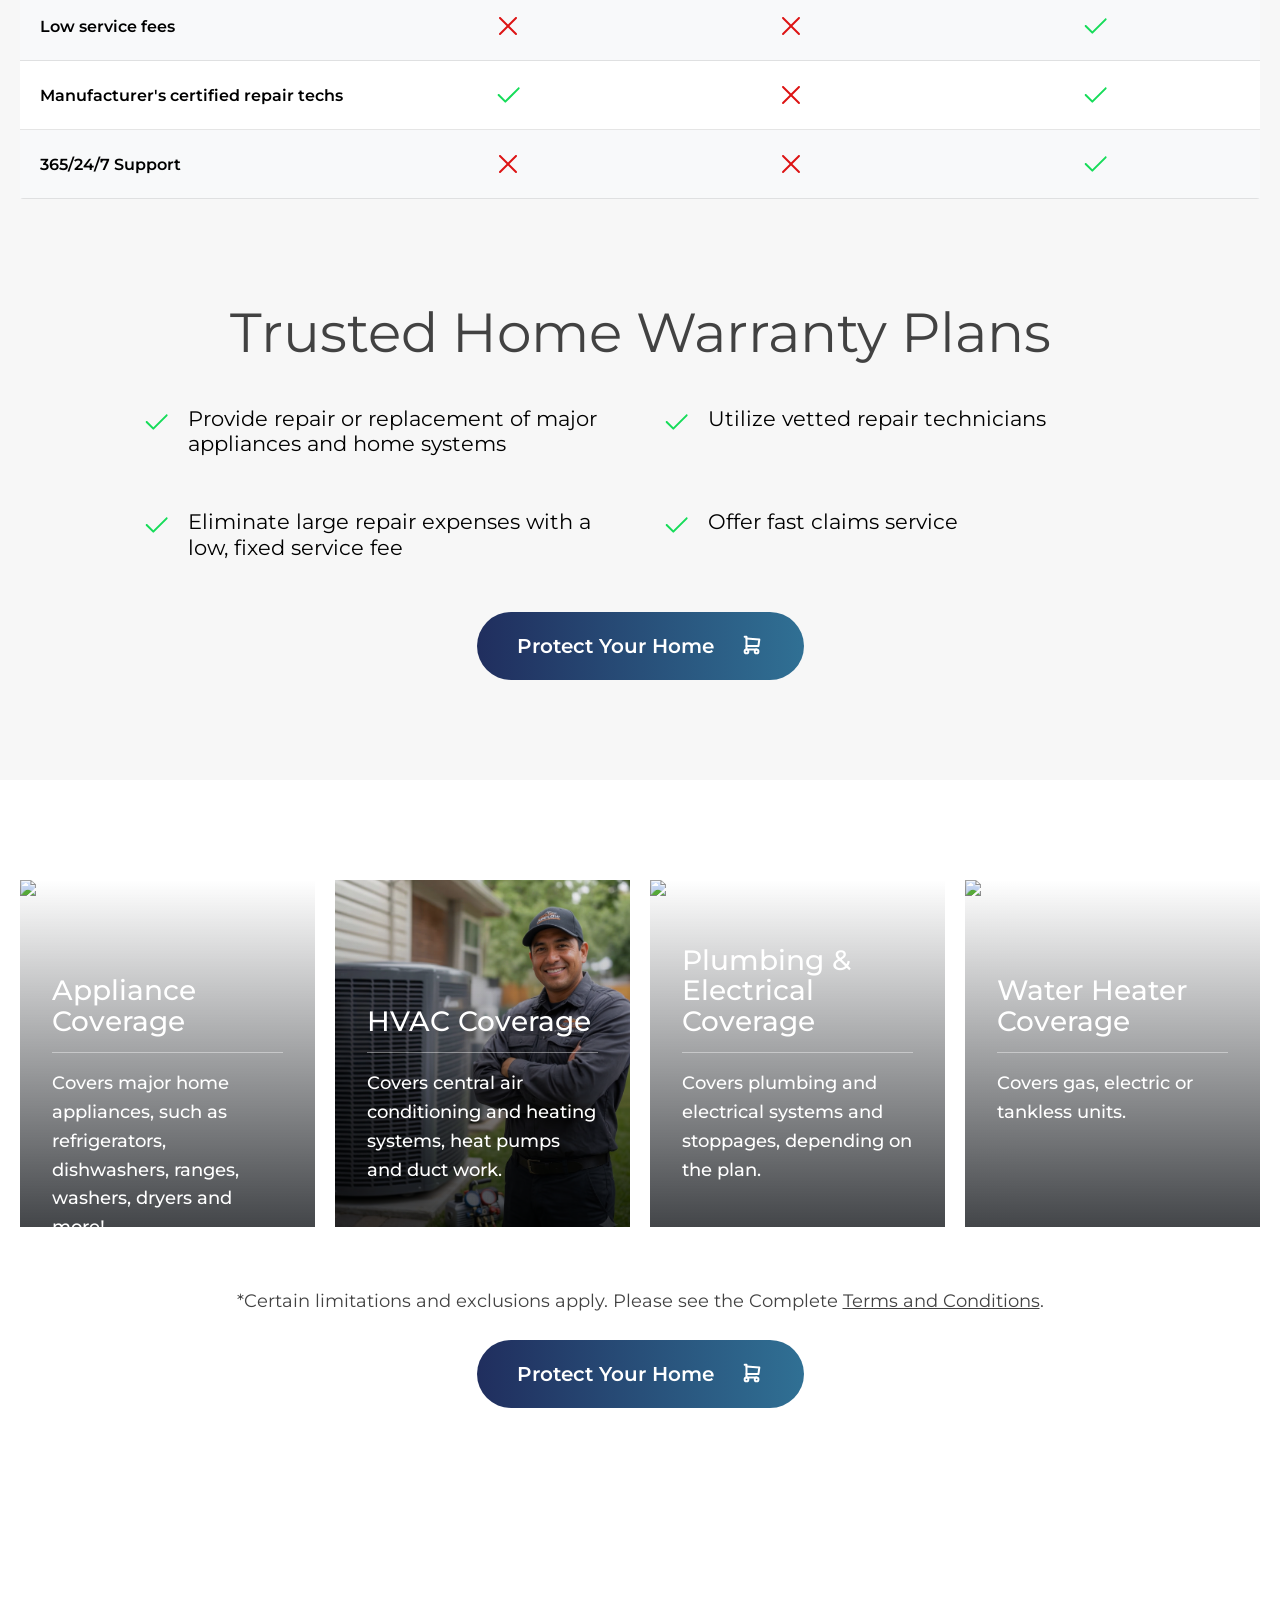
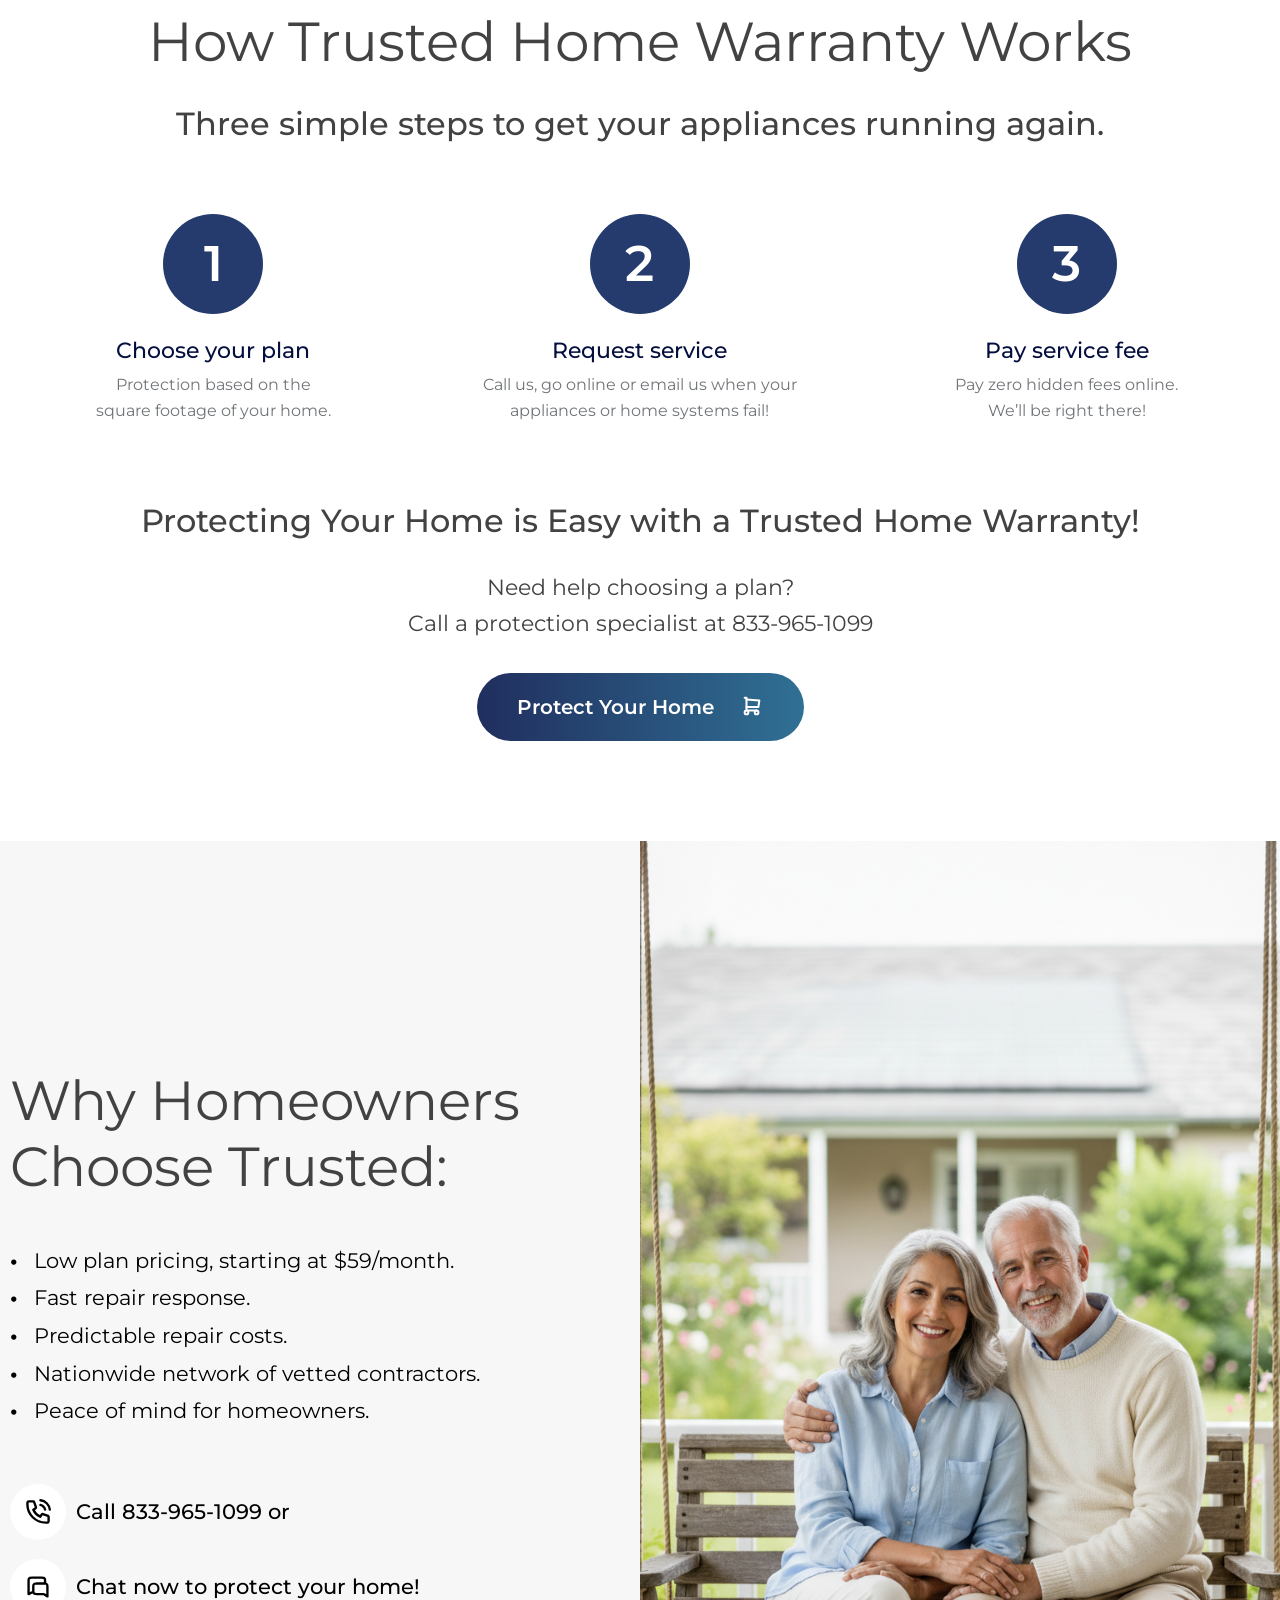
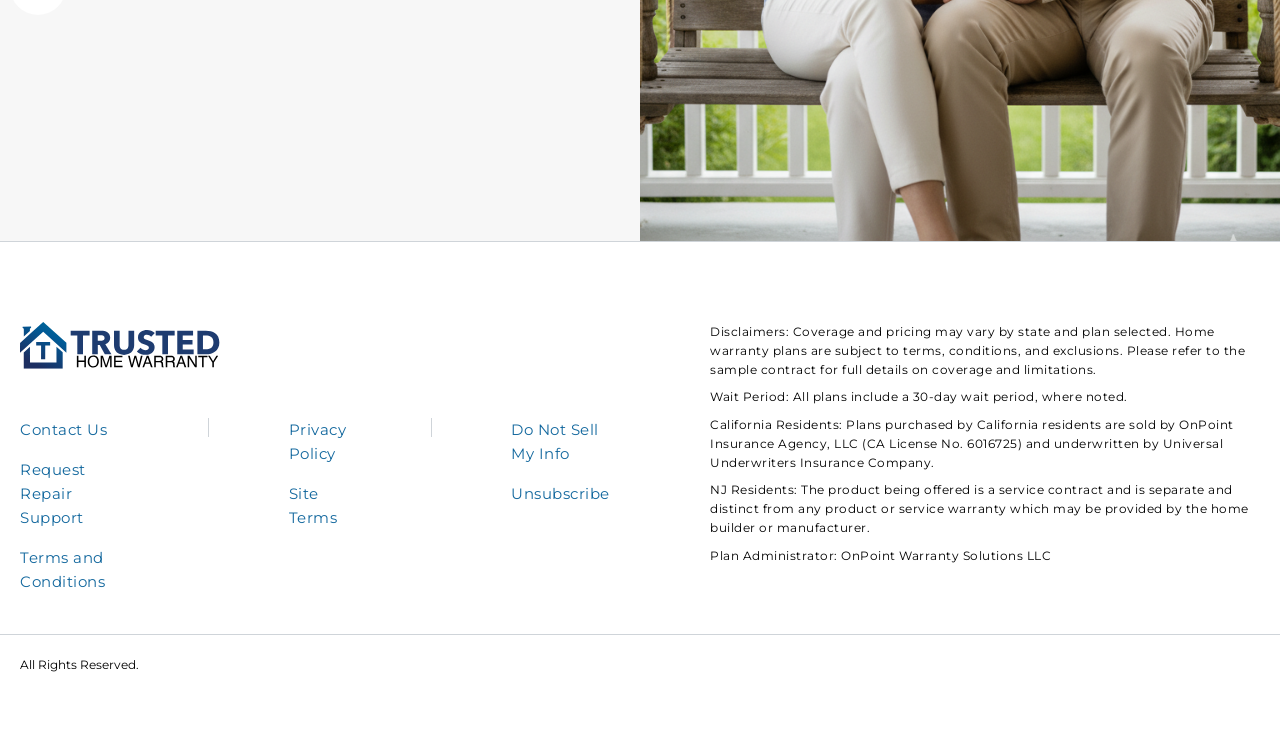
==== commit 55a8d70c: "UI: Refinement of typography, structure and hi-fi CTA block integration" ====
--- a/index.html
+++ b/index.html
@@ -13,24 +13,26 @@
 
     <!-- 01 - NAVIGATION -->
     <nav class="c-nav">
-      <div class="c-nav__container container">
+      <div class="c-nav__container container container--1440">
         <div class="c-nav__logo">
           <a href="/">
             <img src="assets/images/logo.svg" alt="Trusted Home Warranty" height="50">
           </a>
         </div>
-        <ul class="c-nav__menu">
-          <li class="c-nav__item"><a href="#" class="c-nav__link">Home warranty</a></li>
-          <li class="c-nav__item"><a href="#" class="c-nav__item-link" style="text-decoration: none; color: inherit; font-size: 16px; font-weight: 400;">Request Warranty Service</a></li>
-          <li class="c-nav__item"><a href="#" class="c-nav__link">FAQs</a></li>
-        </ul>
-        <div class="c-nav__actions">
-          <a href="#" class="c-btn c-btn--brand" style="padding: 10px 32px; font-size: 16px; gap: 10px;">
-            <span class="label">Get Started</span>
-            <span class="icon" style="width: 20px; height: 20px;">
-              <img src="assets/images/lshopping-cart.svg" alt="Cart">
-            </span>
-          </a>
+        <div class="c-nav__group-actions">
+          <ul class="c-nav__menu">
+            <li class="c-nav__item"><a href="#" class="c-nav__link">Home warranty</a></li>
+            <li class="c-nav__item"><a href="#" class="c-nav__link">Request Warranty Service</a></li>
+            <li class="c-nav__item"><a href="#" class="c-nav__link">FAQs</a></li>
+          </ul>
+          <div class="c-nav__actions">
+            <a href="#" class="c-btn c-btn--brand" style="padding: 10px 32px; font-size: 16px; gap: 10px;">
+              <span class="label">Get Started</span>
+              <span class="icon" style="width: 20px; height: 20px;">
+                <img src="assets/images/lshopping-cart.svg" alt="Cart">
+              </span>
+            </a>
+          </div>
         </div>
       </div>
     </nav>
@@ -43,7 +45,7 @@
       <div class="c-hero__overlay"></div>
       <div class="c-hero__container container">
         <div class="c-hero__content">
-          <h1 class="c-hero__title">Protect Your Home From Unexpected Repair Costs</h1>
+          <h1 class="c-hero__title">Protect Your Home <br> From Unexpected <br> Repair Costs</h1>
           <p class="c-hero__subtitle">Trusted Home Warranty protects your appliances and home systems when they break.</p>
           <div class="c-hero__actions" style="display: flex; flex-direction: column; align-items: center; width: fit-content;">
             <a href="#" class="c-btn c-btn--brand" style="gap: 15px; min-width: 320px;">
@@ -70,9 +72,9 @@
             <thead class="c-table__head">
               <tr style="height: 51px;">
                 <th class="c-table__th" style="background: #1b2141; padding-left: 20px; width: 332px;">&nbsp;</th>
-                <th class="c-table__th" style="background: #1b2141; text-align: center; width: 322px;">Manufacturer's Warranty</th>
-                <th class="c-table__th" style="background: #1b2141; text-align: center; width: 322px;">Homeowners Insurance</th>
-                <th class="c-table__th" style="background: #1b2141; text-align: center; width: 322px;">Trusted Home Warranty Plan</th>
+                <th class="c-table__th">Manufacturer's Warranty</th>
+                <th class="c-table__th">Homeowners Insurance</th>
+                <th class="c-table__th">Trusted Home Warranty Plan</th>
               </tr>
             </thead>
             <tbody>
@@ -222,31 +224,35 @@
     <section class="c-section">
       <div class="container u-text-center">
         <h2 class="c-section__title">How Trusted Home Warranty Works</h2>
-        <p class="c-section__sub" style="margin-bottom: 64px;">Three simple steps to get your appliances running again.</p>
+        <p class="c-section__sub c-section__sub--themed">Three simple steps to get your appliances running again.</p>
         
         <div class="c-steps">
           <div class="c-step">
             <div class="c-step__number">1</div>
             <h3 class="c-step__title">Choose your plan</h3>
-            <p class="c-step__desc">Protection based on the square footage of your home.</p>
+            <p class="c-step__desc">Protection based on the <br> square footage of your home.</p>
           </div>
           <div class="c-step">
             <div class="c-step__number">2</div>
             <h3 class="c-step__title">Request service</h3>
-            <p class="c-step__desc">Call or go online when your systems fail.</p>
+            <p class="c-step__desc">Call us, go online or email us when your <br> appliances or home systems fail!</p>
           </div>
           <div class="c-step">
             <div class="c-step__number">3</div>
             <h3 class="c-step__title">Pay service fee</h3>
-            <p class="c-step__desc">Pay zero hidden fees online. We’ll be right there!</p>
+            <p class="c-step__desc">Pay zero hidden fees online. <br> We’ll be right there!</p>
           </div>
         </div>
         
-        <div style="margin-top: 80px;">
+        <div class="c-cta-block">
+          <p class="c-cta-block__title">Protecting Your Home is Easy with a Trusted Home Warranty!</p>
+          <p class="c-cta-block__subtitle">Need help choosing a plan? <br> Call a protection specialist at 833-965-1099</p>
+          <div class="c-cta-block__actions">
             <a href="#" class="c-btn c-btn--brand" style="gap: 15px;">
                 <span class="label">Protect Your Home</span>
                 <span class="icon" style="width: 24px; height: 24px;"><img src="assets/images/lshopping-cart.svg" alt="Cart"></span>
             </a>
+          </div>
         </div>
       </div>
     </section>
@@ -256,7 +262,7 @@
         <div class="o-bottom-cta__content">
             <div style="display: flex; flex-direction: column; gap: 48px;">
                 <div style="display: flex; flex-direction: column; gap: 24px;">
-                    <h2 class="o-bottom-cta__title">Why Homeowners Choose Trusted:</h2>
+                    <h2 class="o-bottom-cta__title">Why Homeowners <br> Choose Trusted:</h2>
                     <ul style="list-style: none;">
                         <li class="o-bottom-cta__bullet o-bottom-cta__bullet--dot">Low plan pricing, starting at $59/month.</li>
                         <li class="o-bottom-cta__bullet o-bottom-cta__bullet--dot">Fast repair response.</li>
@@ -266,16 +272,16 @@
                     </ul>
                 </div>
                 
-                <div style="display: flex; flex-direction: column; gap: 19px;">
-                    <div style="display: flex; align-items: center; gap: 10px;">
-                        <div class="c-icon c-icon--52" style="background: white; border-radius: 50%; padding: 8px;">
-                            <img src="assets/images/call-icon.svg" alt="Call">
+                <div class="o-bottom-cta__contact-group">
+                    <div class="o-bottom-cta__contact-item">
+                        <div class="c-icon-circle">
+                            <img src="assets/images/call-icon.svg" alt="Call" class="c-icon-circle__img">
                         </div>
                         <p class="o-bottom-cta__contact-text">Call 833-965-1099 or</p>
                     </div>
-                    <div style="display: flex; align-items: center; gap: 10px;">
-                        <div class="c-icon c-icon--52" style="background: white; border-radius: 50%; padding: 8px;">
-                            <img src="assets/images/chat-icon.svg" alt="Chat">
+                    <div class="o-bottom-cta__contact-item">
+                        <div class="c-icon-circle">
+                            <img src="assets/images/chat-icon.svg" alt="Chat" class="c-icon-circle__img">
                         </div>
                         <p class="o-bottom-cta__contact-text">Chat now to protect your home!</p>
                     </div>
--- a/style.css
+++ b/style.css
@@ -54,6 +54,10 @@
     max-width: var(--features-container-width) !important;
 }
 
+.container--1440 {
+    max-width: 1440px !important;
+}
+
 .u-text-center {
     text-align: center;
 }
@@ -63,7 +67,7 @@
     font-family: var(--font-main);
     color: var(--color-brand-secondary);
     line-height: 1.1;
-    font-weight: 500;
+    font-weight: 400; /* Regular per request */
 }
 
 h2 {
@@ -71,7 +75,7 @@
     font-family: var(--font-main);
     color: var(--color-brand-secondary);
     line-height: 1.2;
-    font-weight: 500;
+    font-weight: 400; /* Regular per request */
 }
 
 h3 {
@@ -90,8 +94,8 @@
     padding: 18px 40px;
     border-radius: 1000px;
     text-decoration: none;
-    font-weight: 700;
-    font-size: var(--font-size-cta);
+    font-weight: 600; /* Semibold per request */
+    font-size: 20px; /* Standardized per request */
     transition: transform 0.2s ease, opacity 0.2s ease;
     cursor: pointer;
     border: none;
@@ -193,7 +197,7 @@
     font-weight: 500;
     line-height: 1.1;
     margin: 0;
-    min-height: 72px;
+    height: 80px; /* Fixed height to align dividers across cards */
     display: flex;
     align-items: flex-end;
     padding-bottom: 16px;
@@ -208,13 +212,13 @@
 }
 
 .c-feature-card__desc {
-    font-size: var(--font-size-body-large);
+    font-size: 18px; /* Standardized per request */
+    font-weight: 500; /* Medium per request */
     opacity: 1;
     line-height: 1.6;
     padding-top: 16px;
     /* Space from divider */
-    min-height: 176px;
-    /* Exact height for 5 lines of 22px text at 1.6lh */
+    height: 150px; /* Reduced to lower the block and match the mockup */
     display: flex;
     flex-direction: column;
     justify-content: flex-start;
@@ -232,8 +236,14 @@
 
 .c-nav__container {
     display: flex;
-    justify-content: space-between;
-    align-items: center;
+    justify-content: space-between; /* Logo Left, Group Right per request */
+    align-items: center;
+}
+
+.c-nav__group-actions {
+    display: flex;
+    align-items: center;
+    gap: 40px; /* Space between menu and CTA */
 }
 
 .c-nav__menu {
@@ -248,6 +258,7 @@
     font-size: 16px;
     letter-spacing: 0.5px;
     text-transform: capitalize;
+    font-weight: 500; /* Medium per request */
 }
 
 .c-hero {
@@ -281,9 +292,14 @@
 
 .c-hero__container {
     display: grid;
-    grid-template-columns: 1.2fr 0.8fr;
+    grid-template-columns: 1fr; /* Remove bottleneck to allow 1100px content */
     gap: 40px;
     align-items: center;
+}
+
+.c-hero__content {
+    max-width: 1100px;
+    margin: 0; /* Align left per standard hero style, or keep centered if preferred */
 }
 
 .c-hero__title {
@@ -295,6 +311,8 @@
     font-size: 26px;
     margin-bottom: 32px;
     opacity: 0.9;
+    font-weight: 500;
+    max-width: 800px; /* Mirroring H1 visual footprint */
 }
 
 .c-hero__meta {
@@ -322,8 +340,9 @@
     background: var(--color-brand-primary);
     color: white;
     padding: 20px;
-    text-align: left;
+    text-align: center; /* Centered per mockup */
     font-size: 18px;
+    white-space: nowrap; /* Single line per request */
 }
 
 .c-table__td {
@@ -339,6 +358,8 @@
     font-weight: 600;
     color: #000;
     font-size: 16px;
+    text-align: left;
+    white-space: nowrap; /* Single line per request */
 }
 
 .c-table__td .icon {
@@ -366,16 +387,16 @@
 }
 
 .c-step__number {
-    width: 80px;
-    height: 80px;
+    width: 100px;
+    height: 100px;
     background: #253b6d;
     color: white;
     border-radius: 50%;
     display: flex;
     align-items: center;
     justify-content: center;
-    font-size: 40px;
-    font-weight: 900;
+    font-size: 50px; /* Scaled per request */
+    font-weight: 600; /* Semibold per request */
     margin: 0 auto 24px;
 }
 
@@ -400,7 +421,7 @@
 }
 
 .o-bottom-cta__content {
-    flex: 1;
+    flex: 0 0 50%; /* Force 50% width */
     display: flex;
     flex-direction: column;
     justify-content: center;
@@ -415,7 +436,7 @@
 }
 
 .o-bottom-cta__image {
-    flex: 1;
+    flex: 0 0 50%; /* Force 50% width */
 }
 
 .o-bottom-cta__image img {
@@ -439,10 +460,40 @@
     font-weight: bold;
 }
 
+.o-bottom-cta__contact-group {
+    display: flex;
+    flex-direction: column;
+    gap: 19px;
+}
+
+.o-bottom-cta__contact-item {
+    display: flex;
+    align-items: center;
+    gap: 10px;
+}
+
+.c-icon-circle {
+    width: 56px;
+    height: 56px;
+    background: #ffffff;
+    border-radius: 50%;
+    display: flex;
+    align-items: center;
+    justify-content: center;
+    flex-shrink: 0;
+}
+
+.c-icon-circle__img {
+    width: 44px; /* Increased to match visual weight in Figma */
+    height: 44px;
+    object-fit: contain;
+}
+
 .o-bottom-cta__contact-text {
-    font-size: var(--font-size-body-large);
-    font-weight: 700;
+    font-size: 21px; /* Figma specification */
+    font-weight: 500;
     color: #010000;
+    line-height: normal;
 }
 
 .c-footer {
@@ -498,4 +549,42 @@
     width: 100%;
     height: 100%;
     object-fit: contain;
-}+}
+
+.c-icon--52 img {
+    width: 36px; /* Precise framing per request */
+    height: 36px;
+}
+
+/* CTA BLOCK (Node 9589:729) */
+.c-cta-block {
+    margin-top: 80px;
+    display: flex;
+    flex-direction: column;
+    align-items: center;
+    gap: 32px;
+}
+
+.c-cta-block__title {
+    font-size: 32px;
+    font-weight: 500;
+    color: #424242;
+    line-height: 1.1;
+    margin: 0;
+    white-space: nowrap; /* Single line per request */
+}
+
+.c-cta-block__subtitle {
+    font-size: 22px;
+    line-height: 1.6;
+    color: #424242;
+    margin: 0;
+    max-width: 1100px;
+}
+
+.c-section__sub--themed {
+    font-size: 32px !important; /* Synchronized with Intro Title */
+    font-weight: 500 !important;
+    color: #424242 !important;
+    margin-bottom: 64px;
+}
